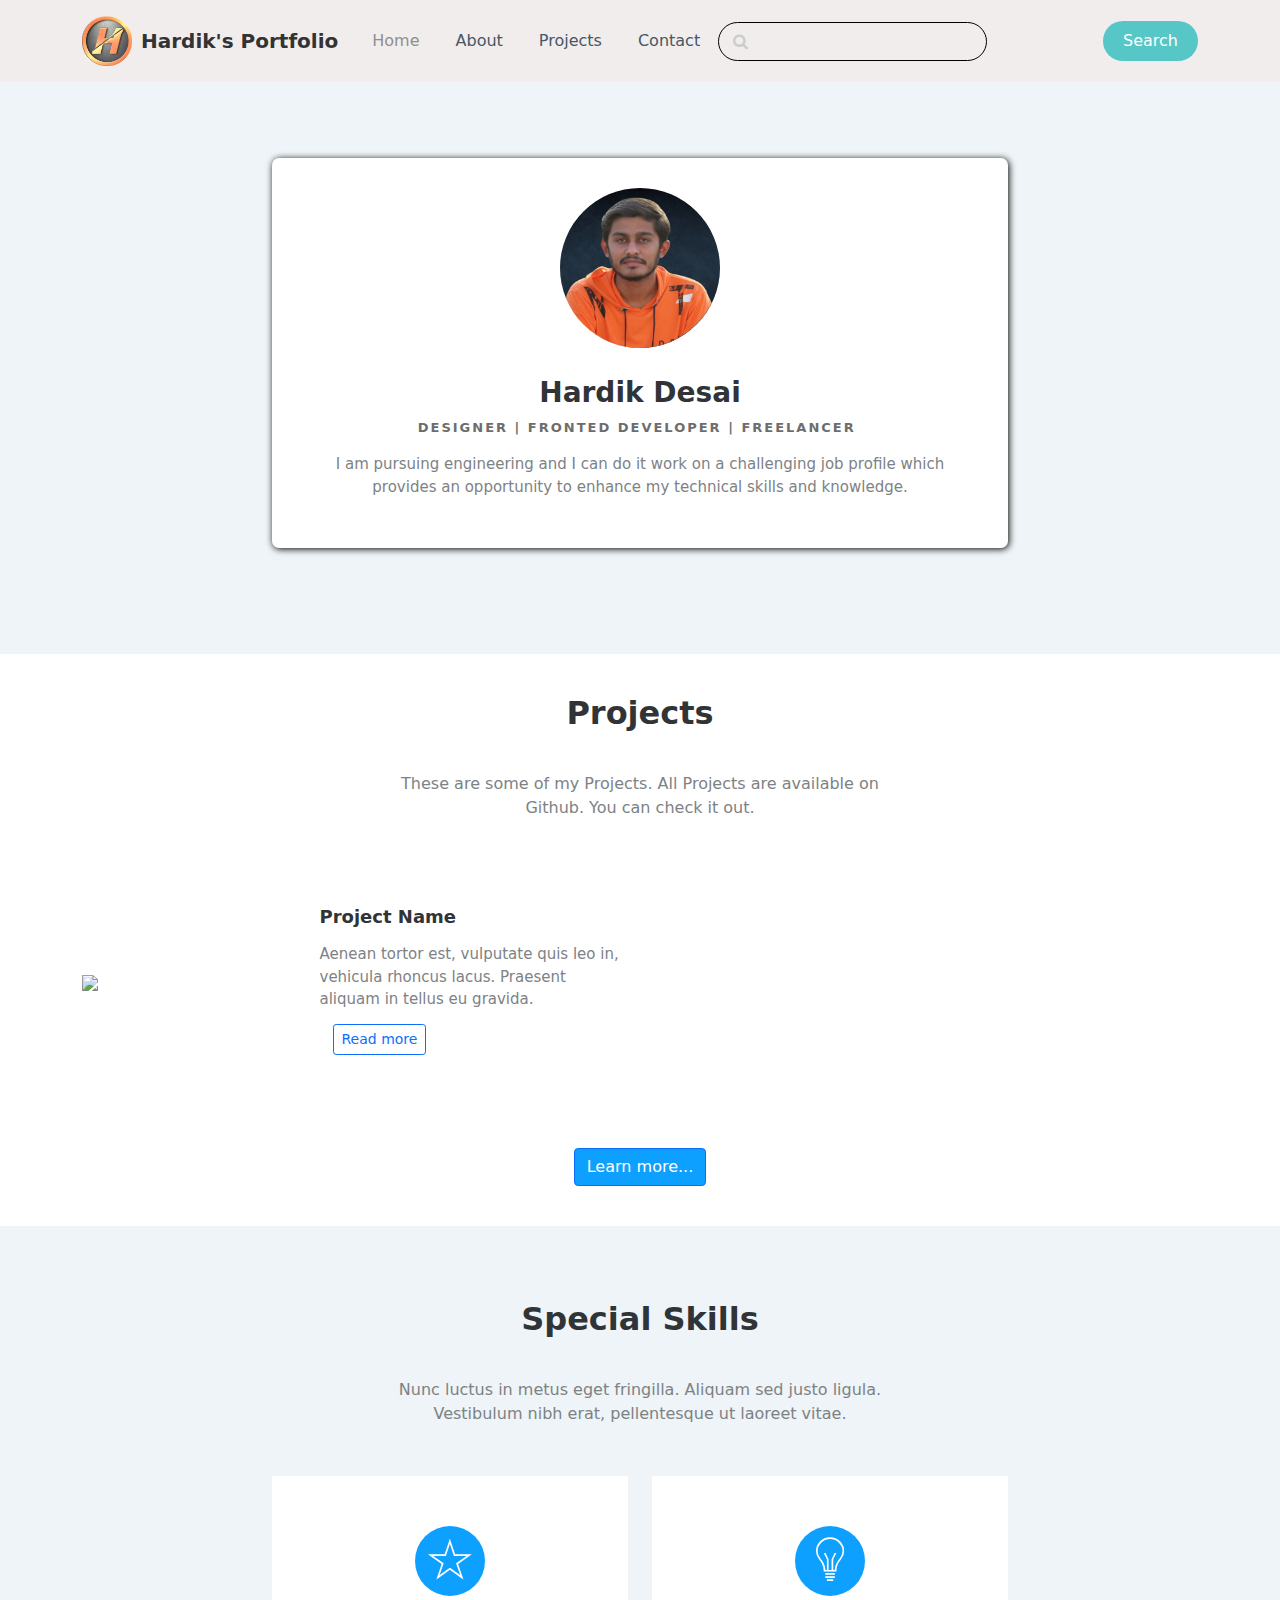
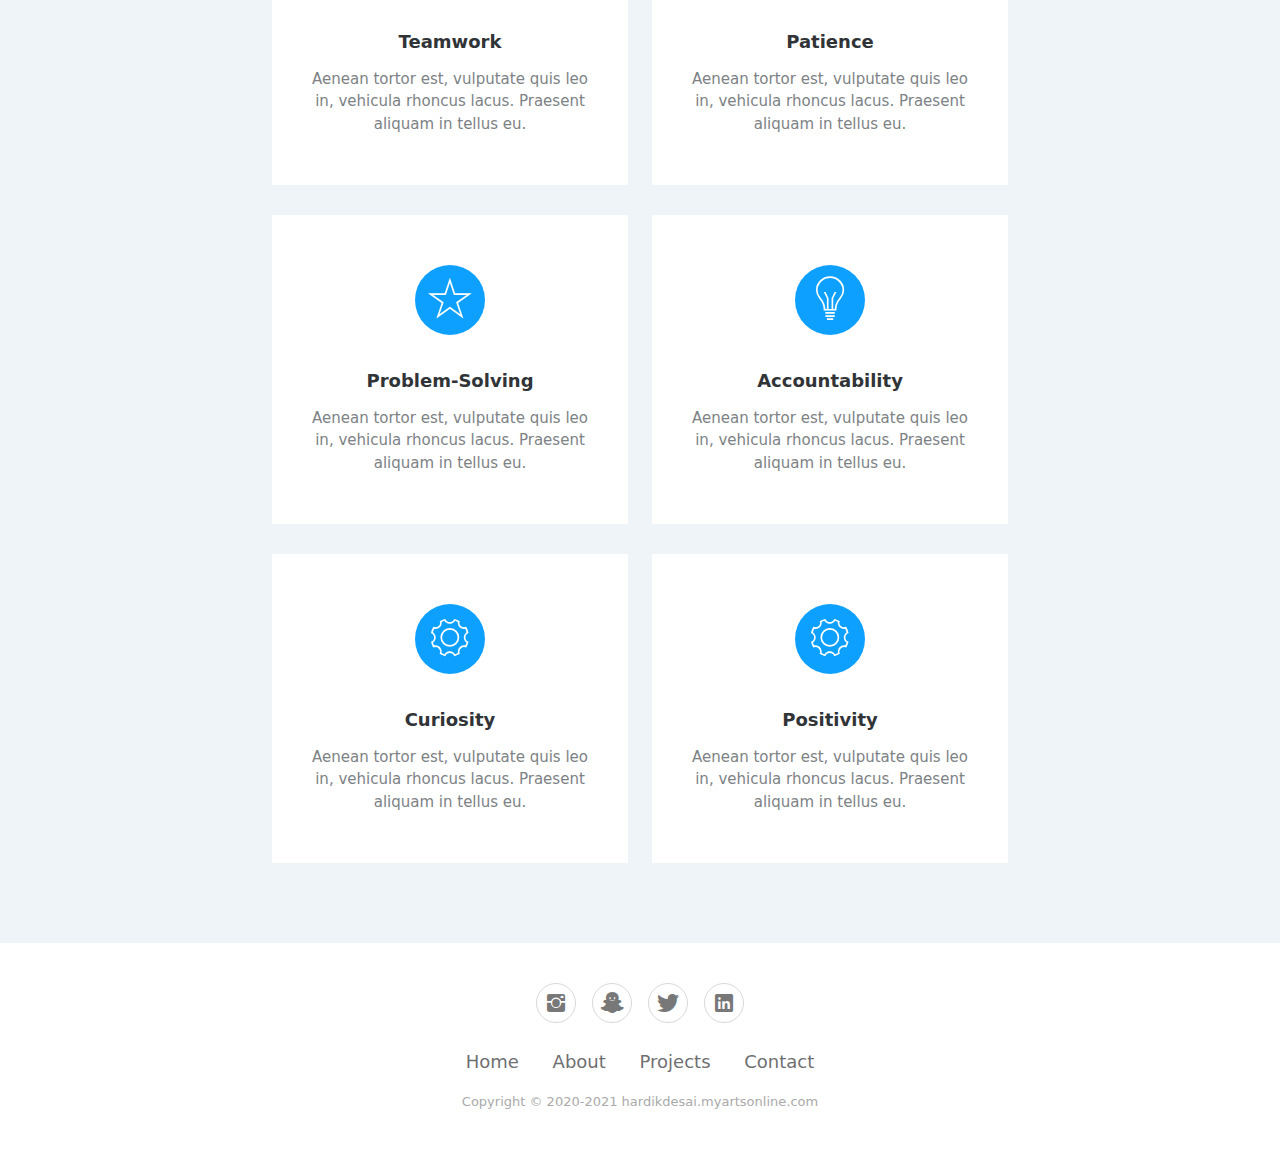
==== index.html @ eda0c622 "Add images" ====
<!DOCTYPE html>
<html lang="en">

<head>
    <meta charset="utf-8" />
    <meta name="viewport" content="width=device-width, initial-scale=1.0, shrink-to-fit=no" />
    <title>Hardik Desai</title>
    <link rel="icon" href="assets/img/Favicon.png" type="image/x-icon" />
    <link rel="stylesheet" href="assets/bootstrap/css/bootstrap.min.css" />
    <link rel="stylesheet" href="https://fonts.googleapis.com/css?family=Source+Sans+Pro:300,400,700" />
    <link rel="stylesheet" href="assets/fonts/font-awesome.min.css" />
    <link rel="stylesheet" href="assets/fonts/ionicons.min.css" />
    <link rel="stylesheet" href="assets/css/Features-Boxed.css" />
    <link rel="stylesheet" href="assets/css/Footer-Basic.css" />
    <link rel="stylesheet" href="assets/css/Header-Blue.css" />
    <link rel="stylesheet" href="https://cdnjs.cloudflare.com/ajax/libs/animate.css/3.5.2/animate.min.css" />
    <link rel="stylesheet" href="https://cdnjs.cloudflare.com/ajax/libs/aos/2.3.4/aos.css" />
    <link rel="stylesheet" href="assets/css/Navigation-with-Search.css" />
    <link rel="stylesheet" href="assets/css/Projects-Clean-1.css" />
    <link rel="stylesheet" href="assets/css/Projects-Clean.css" />
    <link rel="stylesheet" href="assets/css/Projects-Horizontal.css" />
    <link rel="stylesheet" href="assets/css/Registration-Form-with-Photo.css" />
    <link rel="stylesheet" href="assets/css/Social-Icons.css" />
    <link rel="stylesheet" href="assets/css/styles.css" />
    <link rel="stylesheet" href="assets/css/Team-Boxed.css" />
</head>

<body>
    <nav class="navbar navbar-light navbar-expand-lg navigation-clean-search">
        <div class="container">
            <img class="navlogo" src="assets/img/Hardik4u%20(4).png" /><a class="navbar-brand"
                href="index.html">Hardik's Portfolio</a><button data-bs-toggle="collapse" class="navbar-toggler"
                data-bs-target="#navcol-1">
                <span class="visually-hidden">Toggle navigation</span><span class="navbar-toggler-icon"></span>
            </button>
            <div class="collapse navbar-collapse" id="navcol-1">
                <ul class="navbar-nav">
                    <li class="nav-item">
                        <a class="nav-link active" href="index.html">Home</a>
                    </li>
                    <li class="nav-item">
                        <a class="nav-link" href="About.html">About</a>
                    </li>
                    <li class="nav-item">
                        <a class="nav-link" href="Projects.html">Projects</a>
                    </li>
                    <li class="nav-item">
                        <a class="nav-link" href="Contact.html">Contact</a>
                    </li>
                </ul>
                <form class="me-auto search-form" target="_self">
                    <div class="d-flex align-items-center">
                        <label class="form-label d-flex mb-0" for="search-field"><i
                                class="fa fa-search"></i></label><input class="form-control search-field" type="search"
                            id="search-field" name="search" />
                    </div>
                </form>
                <a class="btn btn-light action-button" role="button" href="#">Search</a>
            </div>
        </div>
    </nav>
    <section class="team-boxed">
        <div class="container">
            <div class="intro"></div>
            <div class="row people">
                <div class="
              col-md-8 col-lg-8 col-xxl-6
              offset-md-2 offset-lg-2 offset-xxl-3
              item">
                    <div data-bss-hover-animate="pulse" id="boxshadow" class="box">
                        <img class="rounded-circle" src="assets/img/Admin.png" />
                        <h3 class="name">Hardik Desai</h3>
                        <div>
                            <p class="title">DESIGNER | FRONTED DEVELOPER | FREELANCER&nbsp;</p>
                        </div>
                        <p class="description">
                            I am pursuing engineering and I can do it work on a challenging job profile which provides
                            an opportunity to enhance my technical skills and knowledge.
                        </p>
                    </div>
                </div>
            </div>
        </div>
    </section>
    <section class="projects-horizontal">
        <div class="container">
            <div class="intro">
                <h2 class="text-center">Projects</h2>
                <p class="text-center">
                    These are some of my Projects. All Projects are available on Github. You can check it out.
                </p>
            </div>
            <div class="row projects">
                <!-- Project box start here -->
                <div class="col-sm-6 item">
                    <div class="row homepageProjects">
                        <div class="col-md-12 col-lg-5">
                            <a href="#"><img class="imgThumbnail img-fluid" data-aos="fade" data-aos-duration="1700" src="assets/img/thumbnails/guess-the-color-game.png" /></a>
                        </div>
                        <div class="col">
                            <h3 class="name">Project Name</h3>
                            <p class="description">
                                Aenean tortor est, vulputate quis leo in, vehicula rhoncus
                                lacus. Praesent aliquam in tellus eu gravida.
                            </p>
                            <a href="" target="_blank"><button type="button" class="readBtn btn btn-outline-primary btn-sm">Read more</button></a>
                        </div>
                    </div>
                </div>
                <!-- Project box ends here -->
            </div>
            <div id="dadbtn">
                <a class="text-decoration-none" href="Projects.html"><button class="btn btn-primary" id="btn1"
                        type="button">
                        Learn more...
                    </button></a>
            </div>
        </div>
    </section>
    <section class="features-boxed">
        <div class="container">
            <div class="intro">
                <h2 class="text-center">Special Skills</h2>
                <p class="text-center">
                    Nunc luctus in metus eget fringilla. Aliquam sed justo ligula.
                    Vestibulum nibh erat, pellentesque ut laoreet vitae.
                </p>
            </div>
            <div class="row justify-content-center features">
                <div class="col-sm-6 col-md-5 col-lg-4 item">
                    <div class="box">
                        <i class="fa fa-map-marker icon ion-ios-star-outline" data-aos="zoom-in"
                            data-aos-duration="1000"></i>
                        <h3 class="name">Teamwork<br /></h3>
                        <p class="description">
                            Aenean tortor est, vulputate quis leo in, vehicula rhoncus
                            lacus. Praesent aliquam in tellus eu.
                        </p>
                    </div>
                    <div class="box">
                        <i class="fa fa-map-marker icon ion-ios-star-outline" data-aos="zoom-in"
                            data-aos-duration="1000"></i>
                        <h3 class="name">Problem-Solving<br /></h3>
                        <p class="description">
                            Aenean tortor est, vulputate quis leo in, vehicula rhoncus
                            lacus. Praesent aliquam in tellus eu.
                        </p>
                    </div>
                    <div class="box">
                        <i class="fa fa-list-alt icon ion-ios-gear-outline" data-aos="zoom-in"
                            data-aos-duration="1000"></i>
                        <h3 class="name">Curiosity<br /></h3>
                        <p class="description">
                            Aenean tortor est, vulputate quis leo in, vehicula rhoncus
                            lacus. Praesent aliquam in tellus eu.
                        </p>
                    </div>
                </div>
                <div class="col-sm-6 col-md-5 col-lg-4 item">
                    <div class="box">
                        <i class="fa fa-clock-o icon ion-ios-lightbulb-outline" data-aos="zoom-in"
                            data-aos-duration="1000"></i>
                        <h3 class="name">Patience<br /></h3>
                        <p class="description">
                            Aenean tortor est, vulputate quis leo in, vehicula rhoncus
                            lacus. Praesent aliquam in tellus eu.
                        </p>
                    </div>
                    <div class="box">
                        <i class="fa fa-clock-o icon ion-ios-lightbulb-outline" data-aos="zoom-in"
                            data-aos-duration="1000"></i>
                        <h3 class="name">Accountability<br /></h3>
                        <p class="description">
                            Aenean tortor est, vulputate quis leo in, vehicula rhoncus
                            lacus. Praesent aliquam in tellus eu.
                        </p>
                    </div>
                    <div class="box">
                        <i class="fa fa-list-alt icon ion-ios-gear-outline" data-aos="zoom-in"
                            data-aos-duration="1000"></i>
                        <h3 class="name">Positivity<br /></h3>
                        <p class="description">
                            Aenean tortor est, vulputate quis leo in, vehicula rhoncus
                            lacus. Praesent aliquam in tellus eu.
                        </p>
                    </div>
                </div>
            </div>
        </div>
    </section>
    <footer class="footer-basic">
        <div class="social">
            <a data-bss-hover-animate="tada" href="#"><i class="icon ion-social-instagram"></i></a><a
                data-bss-hover-animate="tada" href="#"><i class="icon ion-social-snapchat"></i></a><a
                data-bss-hover-animate="tada" href="#"><i class="icon ion-social-twitter"></i></a><a
                data-bss-hover-animate="tada" href="#"><i
                    class="icon ion-social-facebook icon ion-social-linkedin"></i></a>
        </div>
        <ul class="list-inline">
            <li class="list-inline-item"><a href="index.html">Home</a></li>
            <li class="list-inline-item"><a href="About.html">About</a></li>
            <li class="list-inline-item"><a href="Projects.html">Projects</a></li>
            <li class="list-inline-item"><a href="Contact.html">Contact</a></li>
        </ul>
        <p class="copyright">
            Copyright © 2020-2021 hardikdesai.myartsonline.com<br />
        </p>
    </footer>
    <script src="assets/bootstrap/js/bootstrap.min.js"></script>
    <script src="assets/js/bs-init.js"></script>
    <script src="https://cdnjs.cloudflare.com/ajax/libs/aos/2.3.4/aos.js"></script>
</body>

</html>
---- assets/css/Features-Boxed.css ----
.features-boxed {
  color: #313437;
  background-color: #eef4f7;
}

.features-boxed p {
  color: #7d8285;
}

.features-boxed h2 {
  font-weight: bold;
  margin-bottom: 40px;
  padding-top: 74px;
  color: inherit;
}

@media (max-width:767px) {
  .features-boxed h2 {
    margin-bottom: 25px;
    padding-top: 25px;
    font-size: 24px;
  }
}

.features-boxed .intro {
  font-size: 16px;
  max-width: 500px;
  margin: 0 auto;
}

.features-boxed .intro p {
  margin-bottom: 0;
}

.features-boxed .features {
  padding: 50px 0;
}

.features-boxed .item {
  text-align: center;
}

.features-boxed .item .box {
  text-align: center;
  padding: 30px;
  background-color: #fff;
  margin-bottom: 30px;
}

.features-boxed .item .icon {
  font-size: 60px;
  color: #1485ee;
  margin-top: 20px;
  margin-bottom: 35px;
  background-color: #0ea0ff;
  color: #fff;
  text-align: center;
  font-size: 50px;
  background-color: #0ea0ff;
  color: #fff;
  height: 70px;
  width: 70px;
  line-height: 69px;
  display: inline-block;
  border-radius: 50%;
}

.features-boxed .item .name {
  font-weight: bold;
  font-size: 18px;
  margin-bottom: 8px;
  margin-top: 0;
  color: inherit;
}

.features-boxed .item .description {
  font-size: 15px;
  margin-top: 15px;
  margin-bottom: 20px;
}

#btn1 {
  display: block;
  /*justify-content: center;*/
  /*align-items: center;*/
  /*margin-bottom: 30px;*/
  /*margin-left: 26rem;*/
  margin: auto;
  background-color: #0ea0ff;
}

#dadbtn {
  margin: 40px 56px;
}

#boxshadow {
  box-shadow: 33 33 33 black;
  box-shadow: 1px 1px 7px black;
  /*transition: all;*/
  /*transition-duration: 5s;*/
  border-radius: 7px;
}

.navlogo {
  height: 50px;
  margin: 0px 9px 0px 0px;
}

.innerpad {
  padding: 6px 1px;
  font-size: 18px;
}

.barfontsize {
  font-size: 20px;
}

.headfontsize {
  font-size: 33px;
}
---- assets/css/Footer-Basic.css ----
.footer-basic {
  padding: 40px 0;
  background-color: #ffffff;
  color: #4b4c4d;
}

.footer-basic ul {
  padding: 0;
  list-style: none;
  text-align: center;
  font-size: 18px;
  line-height: 1.6;
  margin-bottom: 0;
}

.footer-basic li {
  padding: 0 10px;
}

.footer-basic ul a {
  color: inherit;
  text-decoration: none;
  opacity: 0.8;
}

.footer-basic ul a:hover {
  opacity: 1;
}

.footer-basic .social {
  text-align: center;
  padding-bottom: 25px;
}

.footer-basic .social > a {
  font-size: 24px;
  width: 40px;
  height: 40px;
  line-height: 40px;
  display: inline-block;
  text-align: center;
  border-radius: 50%;
  border: 1px solid #ccc;
  margin: 0 8px;
  color: inherit;
  opacity: 0.75;
}

.footer-basic .social > a:hover {
  opacity: 0.9;
}

.footer-basic .copyright {
  margin-top: 15px;
  text-align: center;
  font-size: 13px;
  color: #aaa;
  margin-bottom: 0;
}
---- assets/css/Header-Blue.css ----
.header-blue {
  background: linear-gradient(135deg, #172a74, #21a9af);
  background-color: #184e8e;
  padding-bottom: 80px;
  font-family: 'Source Sans Pro', sans-serif;
}

@media (min-width:768px) {
  .header-blue {
    padding-bottom: 120px;
  }
}

.header-blue .navbar {
  background: transparent;
  padding-top: .75rem;
  padding-bottom: .75rem;
  color: #fff;
  border-radius: 0;
  box-shadow: none;
  border: none;
}

@media (min-width:768px) {
  .header-blue .navbar {
    padding-top: 1rem;
    padding-bottom: 1rem;
  }
}

.header-blue .navbar .navbar-brand {
  font-weight: bold;
  color: inherit;
}

.header-blue .navbar .navbar-brand:hover {
  color: #f0f0f0;
}

.header-blue .navbar .navbar-collapse {
  border-top: 1px solid rgba(255,255,255,0.3);
  margin-top: .5rem;
}

@media (min-width:768px) {
  .header-blue .navbar .navbar-collapse {
    border-color: transparent;
    margin: 0;
  }
}

.header-blue .navbar .navbar-collapse span .login {
  color: #d9d9d9;
  margin-right: .5rem;
  text-decoration: none;
}

.header-blue .navbar .navbar-collapse span .login:hover {
  color: #fff;
}

.header-blue .navbar .navbar-toggler {
  border-color: rgba(255,255,255,0.3);
}

.header-blue .navbar .navbar-toggler:hover, .header-blue .navbar-toggler:focus {
  background: none;
}

@media (min-width: 768px) {
  .header-blue .navbar-nav .nav-link {
    padding-left: .7rem;
    padding-right: .7rem;
  }
}

@media (min-width: 992px) {
  .header-blue .navbar-nav .nav-link {
    padding-left: 1.2rem;
    padding-right: 1.2rem;
  }
}

.header-blue .navbar .navbar-nav > li > .dropdown-menu {
  margin-top: -5px;
  box-shadow: 0 4px 8px rgba(0,0,0,.1);
  background-color: #fff;
  border-radius: 2px;
}

.header-blue .navbar .dropdown-menu .dropdown-item:focus, .header-blue .navbar .dropdown-menu .dropdown-item {
  line-height: 2;
  color: #37434d;
}

.header-blue .navbar .dropdown-menu .dropdown-item:focus, .header-blue .navbar .dropdown-menu .dropdown-item:hover {
  background: #ebeff1;
}

.header-blue .action-button, .header-blue .action-button:not(.disabled):active {
  border: 1px solid rgba(255,255,255,0.7);
  border-radius: 40px;
  color: #ebeff1;
  box-shadow: none;
  text-shadow: none;
  padding: .3rem .8rem;
  background: transparent;
  transition: background-color 0.25s;
  outline: none;
}

.header-blue .action-button:hover {
  color: #fff;
}

.header-blue .navbar form label {
  color: #d9d9d9;
}

.header-blue .navbar form .search-field {
  display: inline-block;
  width: 80%;
  background: none;
  border: none;
  border-bottom: 1px solid transparent;
  border-radius: 0;
  color: #ccc;
  box-shadow: none;
  color: inherit;
  transition: border-bottom-color 0.3s;
}

.header-blue .navbar form .search-field:focus {
  border-bottom: 1px solid #ccc;
}

.header-blue .hero {
  margin-top: 20px;
  text-align: center;
}

@media (min-width:768px) {
  .header-blue .hero {
    margin-top: 60px;
    text-align: left;
  }
}

.header-blue .hero h1 {
  color: #fff;
  font-size: 40px;
  margin-top: 0;
  margin-bottom: 15px;
  font-weight: 300;
  line-height: 1.4;
}

@media (min-width:992px) {
  .header-blue .hero h1 {
    margin-top: 190px;
    margin-bottom: 24px;
    line-height: 1.2;
  }
}

.header-blue .hero p {
  color: rgba(255,255,255,0.8);
  font-size: 20px;
  margin-bottom: 30px;
  font-weight: 300;
}

.header-blue .phone-holder {
  text-align: right;
}

.header-blue div.phone-mockup {
  position: relative;
  max-width: 300px;
  margin: 20px;
  display: inline-block;
  z-index: 1;
}

.header-blue .phone-mockup img.device {
  width: 100%;
  height: auto;
}

.header-blue .phone-mockup .screen {
  position: absolute;
  width: 94%;
  height: 98%;
  top: 1%;
  left: 3%;
  border: 1px solid #444;
  border-radius: 20px;
  background-color: #aaa;
  overflow: hidden;
  background: url(../../assets/img/screen-content-phone.jpg);
  background-size: cover;
  background-position: center;
  z-index: -1;
}

.header-blue .phone-mockup .screen:before {
  content: '';
  background-color: #fff;
  position: absolute;
  width: 70%;
  height: 140%;
  top: -12%;
  right: -60%;
  transform: rotate(-19deg);
  opacity: 0.2;
}
---- assets/css/Navigation-with-Search.css ----
.navigation-clean-search {
  background: #fff;
  padding-top: .75rem;
  padding-bottom: .75rem;
  color: #333;
  border-radius: 0;
  box-shadow: none;
  border: none;
  margin-bottom: 0;
}

@media (min-width:768px) {
  .navigation-clean-search {
    padding-top: 1rem;
    padding-bottom: 1rem;
  }
}

.navigation-clean-search .navbar-brand {
  font-weight: bold;
  color: inherit;
}

.navigation-clean-search .navbar-brand:hover {
  color: #222;
}

.navigation-clean-search .navbar-toggler {
  border-color: #ddd;
}

.navigation-clean-search .navbar-toggler:hover, .navigation-clean-search .navbar-toggler:focus {
  background: none;
}

.navigation-clean-search .navbar-toggler {
  color: #888;
}

.navigation-clean-search .navbar-collapse, .navigation-clean-search .search-form {
  border-top-color: #ddd;
}

.navigation-clean-search .navbar-nav a.active, .navigation-clean-search .navbar-nav > .show > a {
  background: none;
  box-shadow: none;
}

.navigation-clean-search.navbar-light .navbar-nav a.active, .navigation-clean-search.navbar-light .navbar-nav a.active:focus, .navigation-clean-search.navbar-light .navbar-nav a.active:hover {
  color: #8f8f8f;
  box-shadow: none;
  background: none;
  pointer-events: none;
}

.navigation-clean-search.navbar .navbar-nav .nav-link {
  padding-left: 18px;
  padding-right: 18px;
}

.navigation-clean-search.navbar-light .navbar-nav .nav-link {
  color: #465765;
}

.navigation-clean-search.navbar-light .navbar-nav .nav-link:focus, .navigation-clean-search.navbar-light .navbar-nav .nav-link:hover {
  color: #37434d !important;
  background-color: transparent;
}

.navigation-clean-search .action-button, .navigation-clean-button .action-button:active {
  background: #56c6c6;
  border-radius: 20px;
  font-size: inherit;
  color: #fff !important;
  box-shadow: none;
  border: none;
  text-shadow: none;
  padding: 8px 20px;
  transition: background-color 0.25s;
}

.navigation-clean-search .action-button:hover, .navigation-clean-search .action-button:focus {
  background: #66d7d7;
  background-color: #184e8e;
}

.navigation-clean-search .search-form label {
  color: #ccc;
}

.navigation-clean-search .search-form .search-field {
  background: none;
  border: none;
  border-bottom: 1px solid transparent;
  border-radius: 0;
  color: #ccc;
  box-shadow: none;
  color: inherit;
  transition: border-bottom-color 0.3s;
}

@media (max-width:767px) {
  .navigation-clean-search .search-form .search-field {
    display: inline-block;
    width: 80%;
  }
}

.navigation-clean-search .search-form .search-field:focus {
  border-bottom: 1px solid #ccc;
}
---- assets/css/Projects-Clean-1.css ----
.projects-clean {
  color: #313437;
  background-color: #fff;
}

.projects-clean p {
  color: #7d8285;
}

.projects-clean h2 {
  font-weight: bold;
  margin-bottom: 40px;
  padding-top: 40px;
  color: inherit;
}

@media (max-width:767px) {
  .projects-clean h2 {
    margin-bottom: 25px;
    padding-top: 25px;
    font-size: 24px;
  }
}

.projects-clean .intro {
  font-size: 16px;
  max-width: 500px;
  margin: 0 auto;
}

.projects-clean .intro p {
  margin-bottom: 0;
}

.projects-clean .projects {
  padding-bottom: 40px;
}

.projects-clean .item {
  text-align: center;
  padding-top: 50px;
  min-height: 425px;
}

.projects-clean .item .name {
  font-weight: bold;
  margin-top: 28px;
  margin-bottom: 8px;
  color: inherit;
}

.projects-clean .item .description {
  font-size: 15px;
  margin-top: 15px;
  margin-bottom: 0;
}
---- assets/css/Projects-Clean.css ----
.projects-clean {
  color: #313437;
  background-color: #fff;
}

.projects-clean p {
  color: #7d8285;
}

.projects-clean h2 {
  font-weight: bold;
  margin-bottom: 40px;
  padding-top: 40px;
  color: inherit;
}

@media (max-width:767px) {
  .projects-clean h2 {
    margin-bottom: 25px;
    padding-top: 25px;
    font-size: 24px;
  }
}

.projects-clean .intro {
  font-size: 16px;
  max-width: 500px;
  margin: 0 auto;
}

.projects-clean .intro p {
  margin-bottom: 0;
}

.projects-clean .projects {
  padding-bottom: 40px;
}

.projects-clean .item {
  text-align: center;
  padding-top: 50px;
  min-height: 425px;
}

.projects-clean .item .name {
  font-weight: bold;
  margin-top: 28px;
  margin-bottom: 8px;
  color: inherit;
}

.projects-clean .item .description {
  font-size: 15px;
  margin-top: 15px;
}
---- assets/css/Projects-Horizontal.css ----
.projects-horizontal {
  color: #313437;
  background-color: #fff;
}

.projects-horizontal p {
  color: #7d8285;
}

.projects-horizontal h2 {
  font-weight: bold;
  margin-bottom: 40px;
  padding-top: 40px;
  color: inherit;
}

@media (max-width:767px) {
  .projects-horizontal h2 {
    margin-bottom: 25px;
    padding-top: 25px;
    font-size: 24px;
  }
}

.projects-horizontal .intro {
  font-size: 16px;
  max-width: 500px;
  margin: 0 auto 10px;
}

.projects-horizontal .projects {
  padding-bottom: 40px;
}

.projects-horizontal .item {
  padding-top: 60px;
  min-height: 160px;
}

@media (max-width:767px) {
  .projects-horizontal .item {
    padding-top: 40px;
    min-height: 160px;
  }
}

.projects-horizontal .item .name {
  font-size: 18px;
  font-weight: bold;
  margin-top: 10px;
  margin-bottom: 15px;
  color: inherit;
}

@media (max-width:991px) {
  .projects-horizontal .item .name {
    margin-top: 22px;
  }
}

.projects-horizontal .item .description {
  font-size: 15px;
  margin-bottom: 0;
}
---- assets/css/Registration-Form-with-Photo.css ----
.register-photo {
  background: #f1f7fc;
  padding: 80px 0;
}

.register-photo .image-holder {
  display: table-cell;
  width: auto;
  background: url(../../assets/img/meeting.jpg);
  background-size: cover;
}

.register-photo .form-container {
  display: table;
  max-width: 900px;
  width: 90%;
  margin: 0 auto;
  box-shadow: 1px 1px 5px rgba(0,0,0,0.1);
}

.register-photo form {
  display: table-cell;
  width: 400px;
  background-color: #ffffff;
  padding: 40px 60px;
  color: #505e6c;
}

@media (max-width:991px) {
  .register-photo form {
    padding: 40px;
  }
}

.register-photo form h2 {
  font-size: 24px;
  line-height: 1.5;
  margin-bottom: 30px;
}

.register-photo form .form-control {
  background: #f7f9fc;
  border: none;
  border-bottom: 1px solid #dfe7f1;
  border-radius: 0;
  box-shadow: none;
  outline: none;
  color: inherit;
  text-indent: 6px;
  height: 40px;
}

.register-photo form .form-check {
  font-size: 13px;
  line-height: 20px;
}

.register-photo form .btn-primary {
  background: #f4476b;
  border: none;
  border-radius: 4px;
  padding: 11px;
  box-shadow: none;
  margin-top: 35px;
  text-shadow: none;
  outline: none !important;
}

.register-photo form .btn-primary:hover, .register-photo form .btn-primary:active {
  background: #eb3b60;
}

.register-photo form .btn-primary:active {
  transform: translateY(1px);
}

.register-photo form .already {
  display: block;
  text-align: center;
  font-size: 12px;
  color: #6f7a85;
  opacity: 0.9;
  text-decoration: none;
}
---- assets/css/Social-Icons.css ----
.social-icons {
  color: #313437;
  background-color: #fff;
  text-align: center;
  padding: 70px 0;
}

@media (max-width:767px) {
  .social-icons {
    padding: 50px 0;
  }
}

.social-icons i {
  font-size: 32px;
  display: inline-block;
  color: #757980;
  margin: 0 10px;
  width: 60px;
  height: 60px;
  border: 1px solid #c8ced7;
  text-align: center;
  border-radius: 50%;
  line-height: 60px;
}
---- assets/css/styles.css ----
p {
  margin-top: 0;
  margin-bottom: 1rem;
  font-weight: 400;
}

nav {
  background-color: #f1eded !important;
}

form {
  border: 1px solid black !important;
  border-radius: 30px;
  padding: 0px 14px;
}

.h1,
h1 {
  font-size: calc(1.375rem + 1.5vw);
  text-align: center;
  margin: 20px 20px;
  /*text-decoration: underline;*/
}

a {
  color: #0d6efd;
  /*text-decoration: underline;*/
}

.shadow {
  box-shadow: 0 .5rem 1rem rgba(0, 0, 0, .15) !important;
  margin-top: 27px;
}

.navlogo {
  height: 50px;
  margin: 0px 9px 0px 0px;
}

.readBtn {
  margin: 13px;
}

.imgThumbnail {
  height: 250px;
}

.homepageProjects {
  /* border: 1px solid black; */
  align-items: center;
}

.langIcon {
  height: 2%;
}
---- assets/css/Team-Boxed.css ----
.team-boxed {
  color: #313437;
  background-color: #eef4f7;
}

.team-boxed p {
  color: #7d8285;
}

.team-boxed h2 {
  font-weight: bold;
  margin-top: 15px;
  padding-top: 40px;
  color: inherit;
}

@media (max-width:767px) {
  .team-boxed h2 {
    margin-bottom: 25px;
    padding-top: 25px;
    font-size: 24px;
  }
}

.team-boxed .intro {
  font-size: 16px;
  max-width: 500px;
  margin: 0 auto;
}

.team-boxed .intro p {
  margin-bottom: 0;
}

.team-boxed .people {
  padding: 76px 0;
}

.team-boxed .item {
  text-align: center;
}

.team-boxed .item .box {
  text-align: center;
  padding: 30px;
  background-color: #fff;
  margin-bottom: 30px;
}

.team-boxed .item .name {
  font-weight: bold;
  margin-top: 28px;
  margin-bottom: 8px;
  color: inherit;
}

.team-boxed .item .title {
  text-transform: uppercase;
  font-weight: bold;
  color: #6d6d6d;
  letter-spacing: 2px;
  font-size: 13px;
}

.team-boxed .item .description {
  font-size: 15px;
  margin-top: 15px;
  margin-bottom: 20px;
}

.team-boxed .item img {
  max-width: 160px;
  /*height: 75px;*/
}

.team-boxed .social {
  font-size: 18px;
  color: #a2a8ae;
}

.team-boxed .social a {
  color: inherit;
  margin: 0 10px;
  display: inline-block;
  opacity: 0.7;
}

.team-boxed .social a:hover {
  opacity: 1;
}

.rounded-circle {
  border-radius: 50%!important;
}
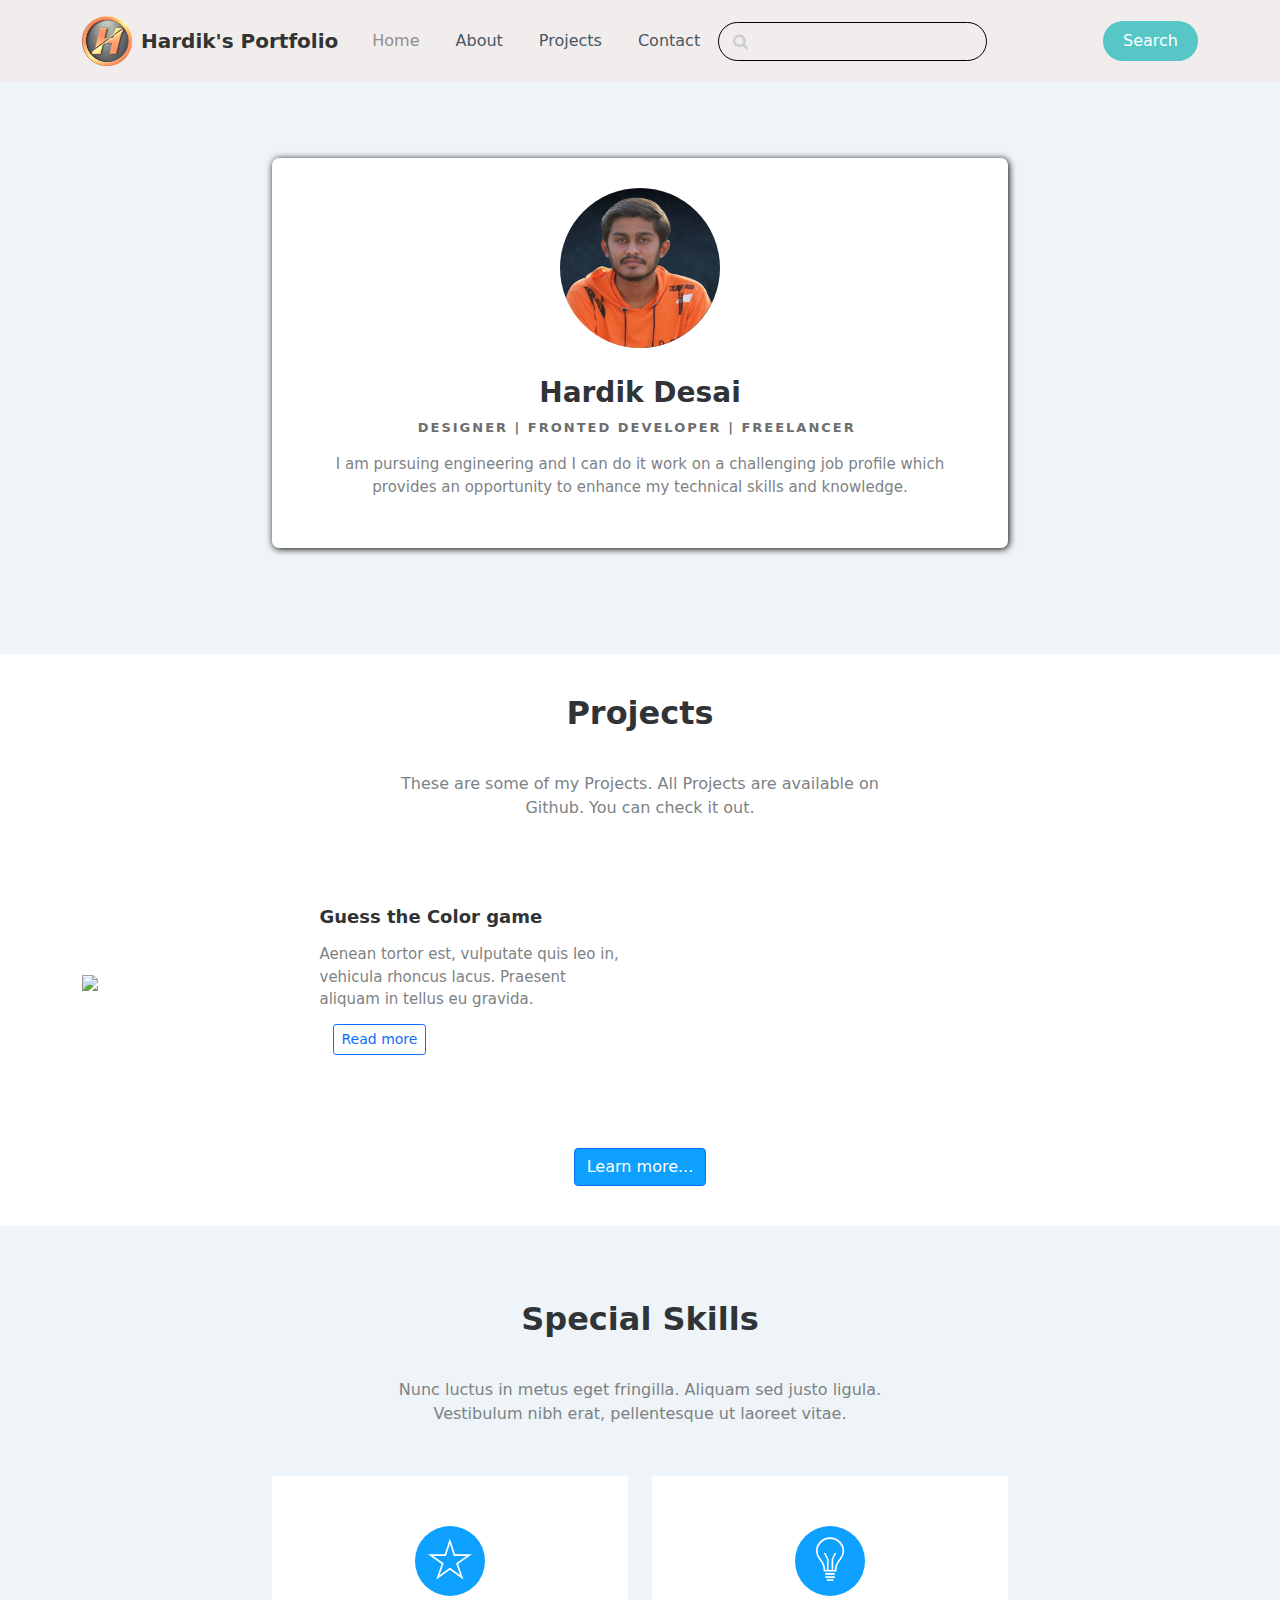
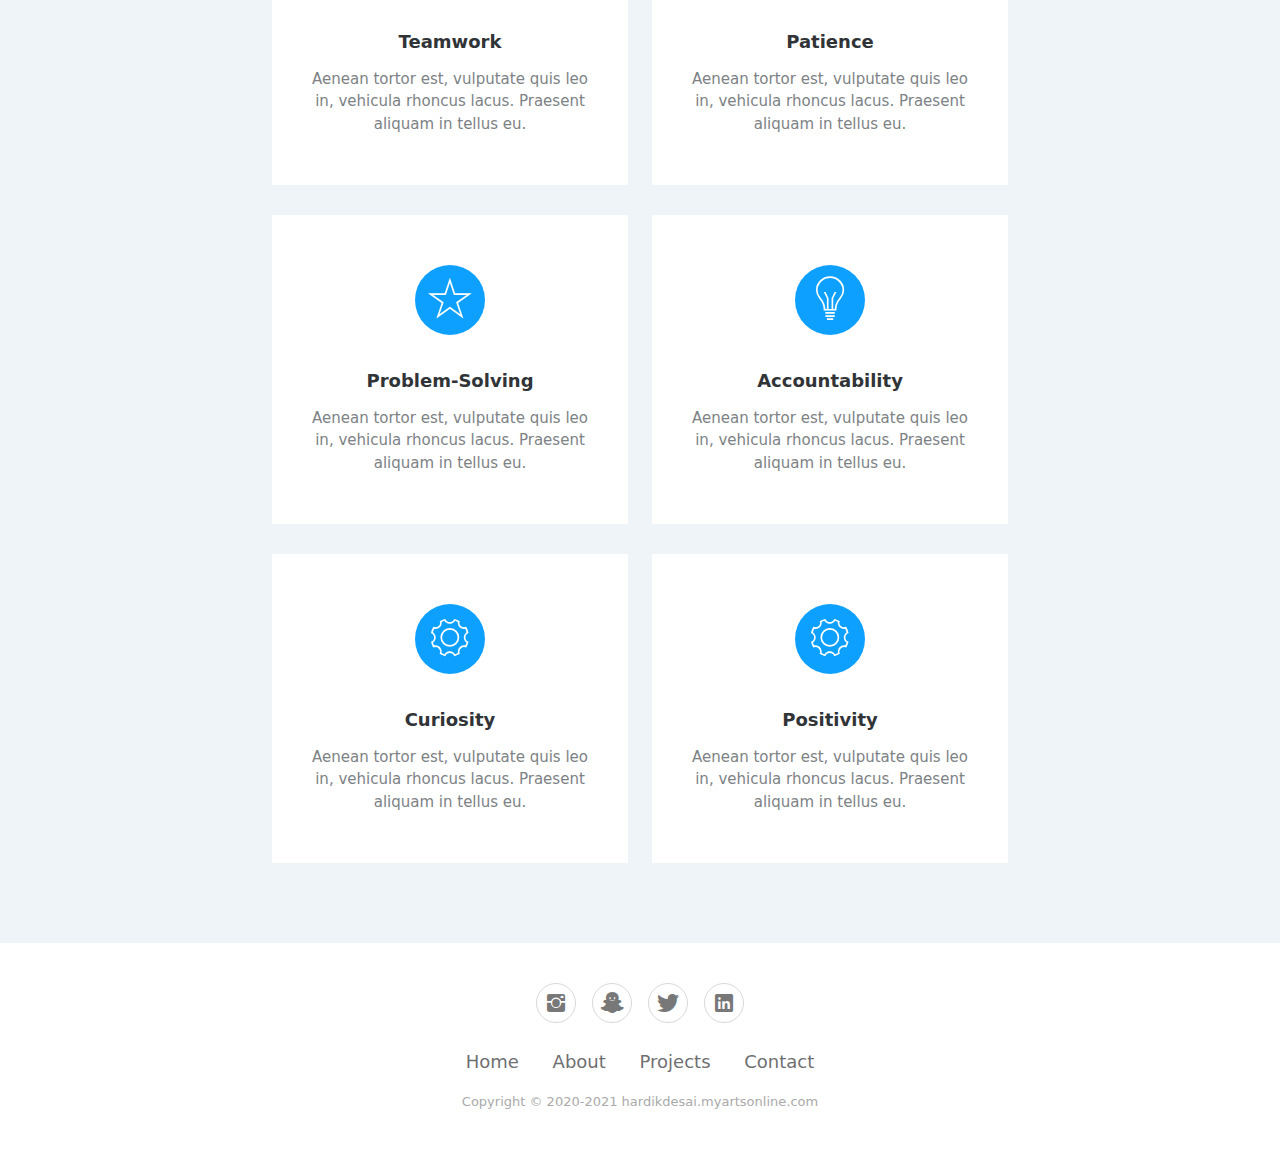
==== commit 240eecbe: "Modify JSON" ====
--- a/index.html
+++ b/index.html
@@ -98,12 +98,12 @@
                             <a href="#"><img class="imgThumbnail img-fluid" data-aos="fade" data-aos-duration="1700" src="assets/img/thumbnails/guess-the-color-game.png" /></a>
                         </div>
                         <div class="col">
-                            <h3 class="name">Project Name</h3>
+                            <h3 class="name">Guess the Color game</h3>
                             <p class="description">
                                 Aenean tortor est, vulputate quis leo in, vehicula rhoncus
                                 lacus. Praesent aliquam in tellus eu gravida.
                             </p>
-                            <a href="" target="_blank"><button type="button" class="readBtn btn btn-outline-primary btn-sm">Read more</button></a>
+                            <a  href="/Contact.html" target="_blank"><button type="button" class="readBtn btn btn-outline-primary btn-sm">Read more</button></a>
                         </div>
                     </div>
                 </div>
--- a/assets/css/styles.css
+++ b/assets/css/styles.css
@@ -50,6 +50,6 @@
   align-items: center;
 }
 
-.langIcon {
-  height: 2%;
+.langBadge{
+  margin: 3px 2px;
 }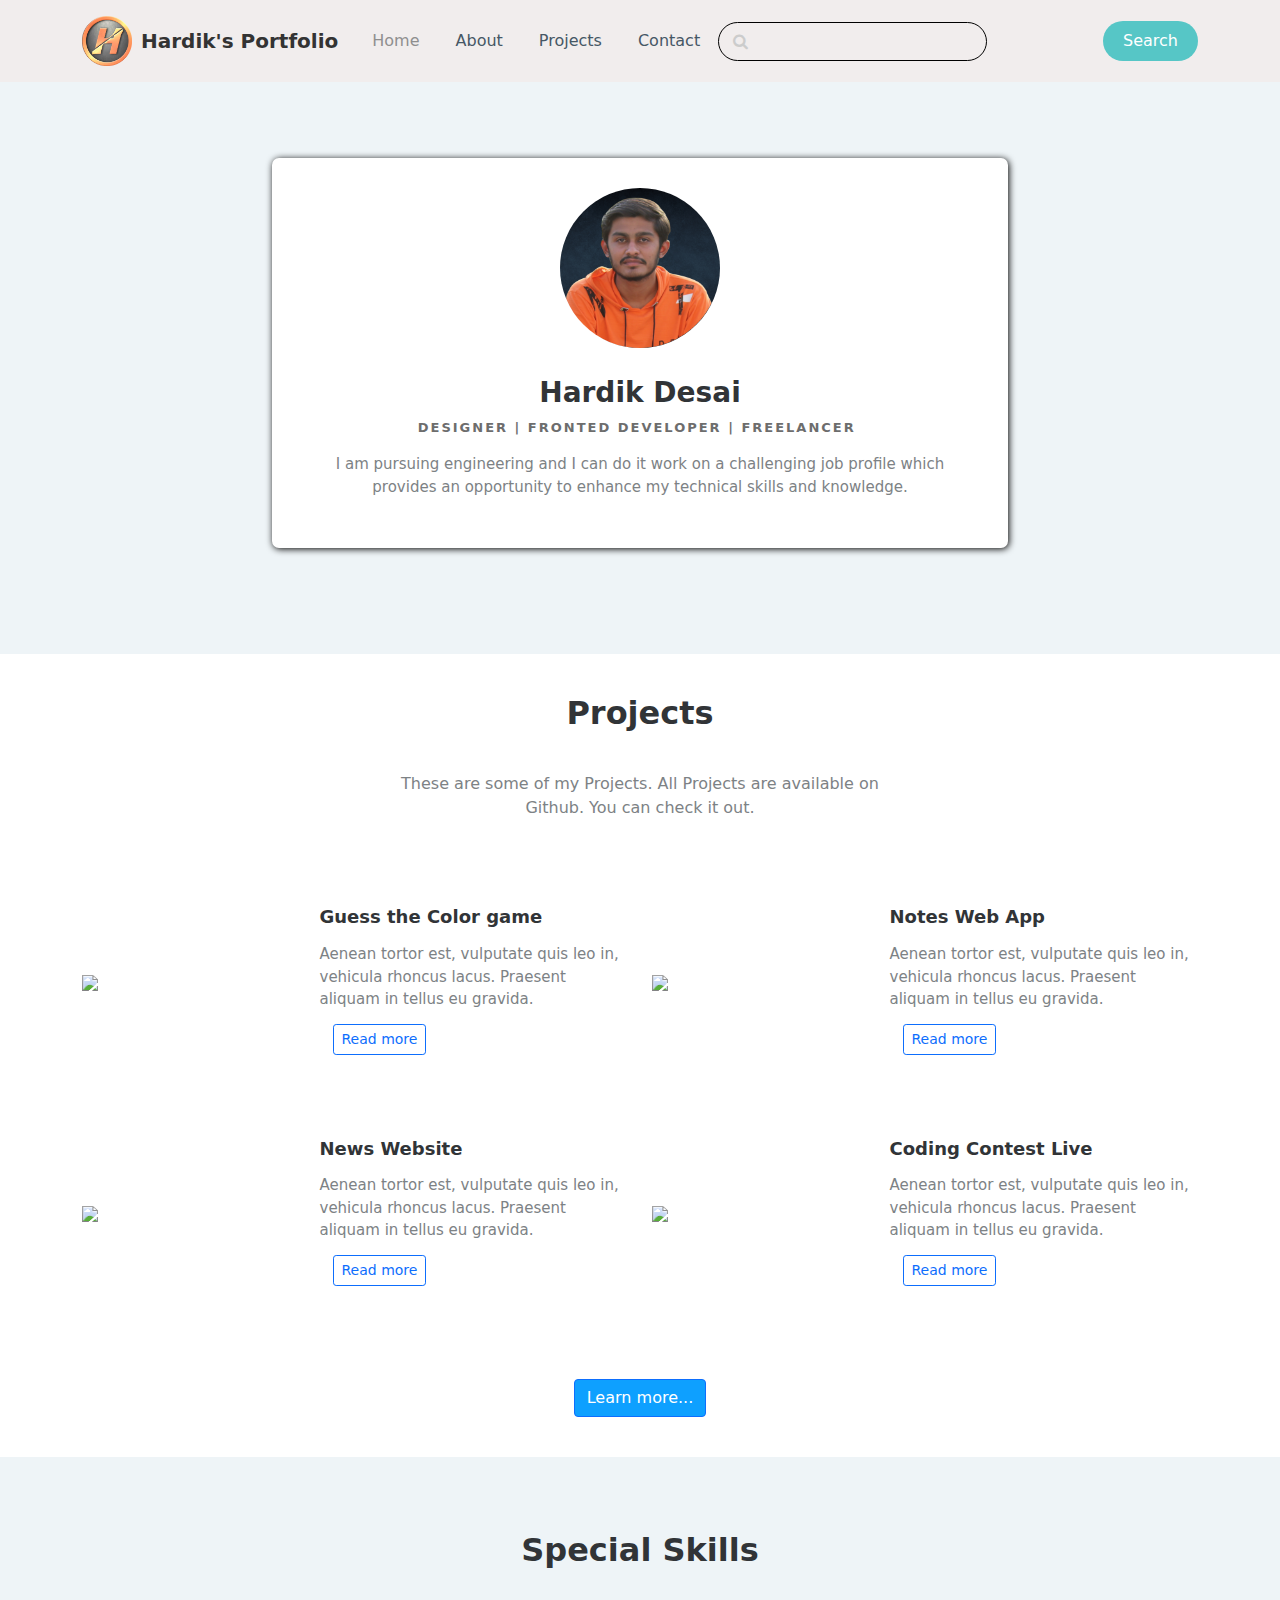
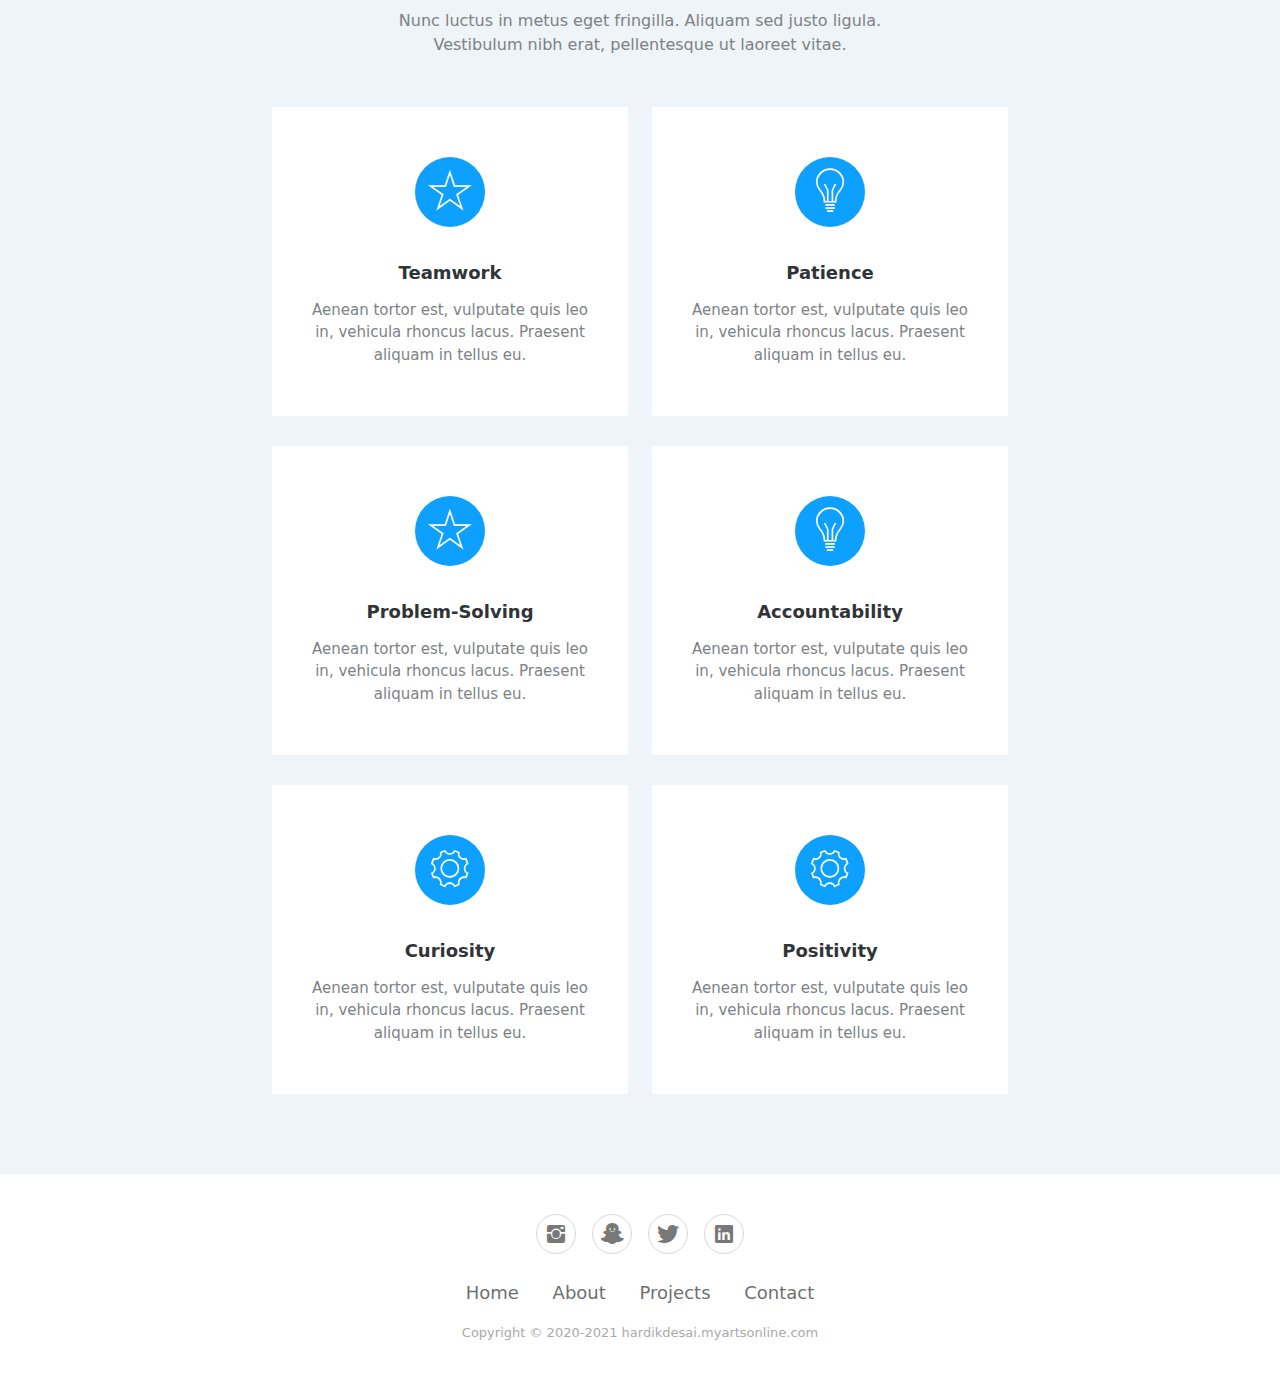
==== commit 8b3e26d6: "Add links of source code" ====
--- a/index.html
+++ b/index.html
@@ -95,7 +95,8 @@
                 <div class="col-sm-6 item">
                     <div class="row homepageProjects">
                         <div class="col-md-12 col-lg-5">
-                            <a href="#"><img class="imgThumbnail img-fluid" data-aos="fade" data-aos-duration="1700" src="assets/img/thumbnails/guess-the-color-game.png" /></a>
+                            <a href="#"><img class="imgThumbnail img-fluid" data-aos="fade" data-aos-duration="1700"
+                                    src="assets/img/thumbnails/guess-the-color-game.png" /></a>
                         </div>
                         <div class="col">
                             <h3 class="name">Guess the Color game</h3>
@@ -103,10 +104,66 @@
                                 Aenean tortor est, vulputate quis leo in, vehicula rhoncus
                                 lacus. Praesent aliquam in tellus eu gravida.
                             </p>
-                            <a  href="/Contact.html" target="_blank"><button type="button" class="readBtn btn btn-outline-primary btn-sm">Read more</button></a>
-                        </div>
-                    </div>
-                </div>
+                            <a href="/Contact.html" target="_blank"><button type="button"
+                                    class="readBtn btn btn-outline-primary btn-sm">Read more</button></a>
+                        </div>
+                    </div>
+                </div>
+
+                <div class="col-sm-6 item">
+                    <div class="row homepageProjects">
+                        <div class="col-md-12 col-lg-5">
+                            <a href="#"><img class="imgThumbnail img-fluid" data-aos="fade" data-aos-duration="1700"
+                                    src="assets/img/thumbnails/notes-app.png" /></a>
+                        </div>
+                        <div class="col">
+                            <h3 class="name">Notes Web App</h3>
+                            <p class="description">
+                                Aenean tortor est, vulputate quis leo in, vehicula rhoncus
+                                lacus. Praesent aliquam in tellus eu gravida.
+                            </p>
+                            <a href="/Contact.html" target="_blank"><button type="button"
+                                    class="readBtn btn btn-outline-primary btn-sm">Read more</button></a>
+                        </div>
+                    </div>
+                </div>
+
+                <div class="col-sm-6 item">
+                    <div class="row homepageProjects">
+                        <div class="col-md-12 col-lg-5">
+                            <a href="#"><img class="imgThumbnail img-fluid" data-aos="fade" data-aos-duration="1700"
+                                    src="assets/img/thumbnails/news-website.png" /></a>
+                        </div>
+                        <div class="col">
+                            <h3 class="name">News Website</h3>
+                            <p class="description">
+                                Aenean tortor est, vulputate quis leo in, vehicula rhoncus
+                                lacus. Praesent aliquam in tellus eu gravida.
+                            </p>
+                            <a href="/Contact.html" target="_blank"><button type="button"
+                                    class="readBtn btn btn-outline-primary btn-sm">Read more</button></a>
+                        </div>
+                    </div>
+                </div>
+
+                <div class="col-sm-6 item">
+                    <div class="row homepageProjects">
+                        <div class="col-md-12 col-lg-5">
+                            <a href="#"><img class="imgThumbnail img-fluid" data-aos="fade" data-aos-duration="1700"
+                                    src="assets/img/thumbnails/coding-contest-live.png" /></a>
+                        </div>
+                        <div class="col">
+                            <h3 class="name">Coding Contest Live</h3>
+                            <p class="description">
+                                Aenean tortor est, vulputate quis leo in, vehicula rhoncus
+                                lacus. Praesent aliquam in tellus eu gravida.
+                            </p>
+                            <a href="/Contact.html" target="_blank"><button type="button"
+                                    class="readBtn btn btn-outline-primary btn-sm">Read more</button></a>
+                        </div>
+                    </div>
+                </div>
+
                 <!-- Project box ends here -->
             </div>
             <div id="dadbtn">
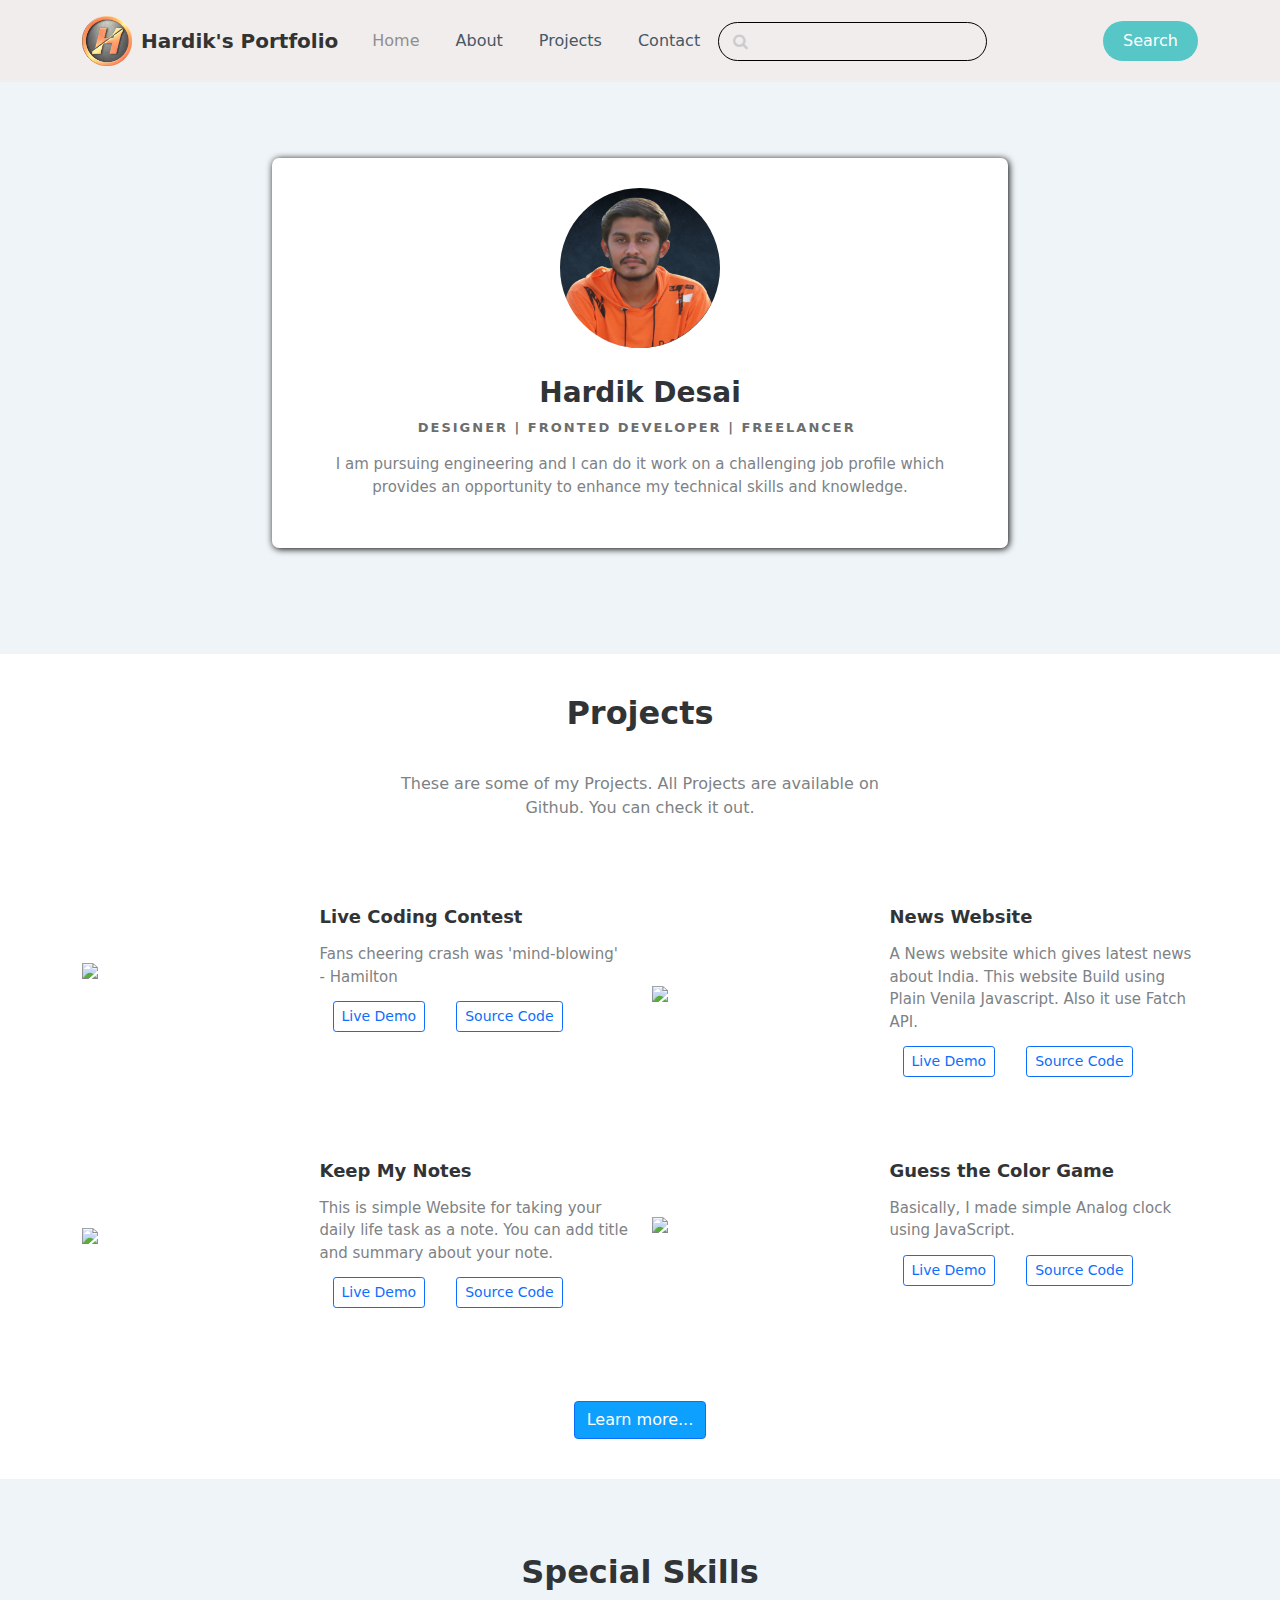
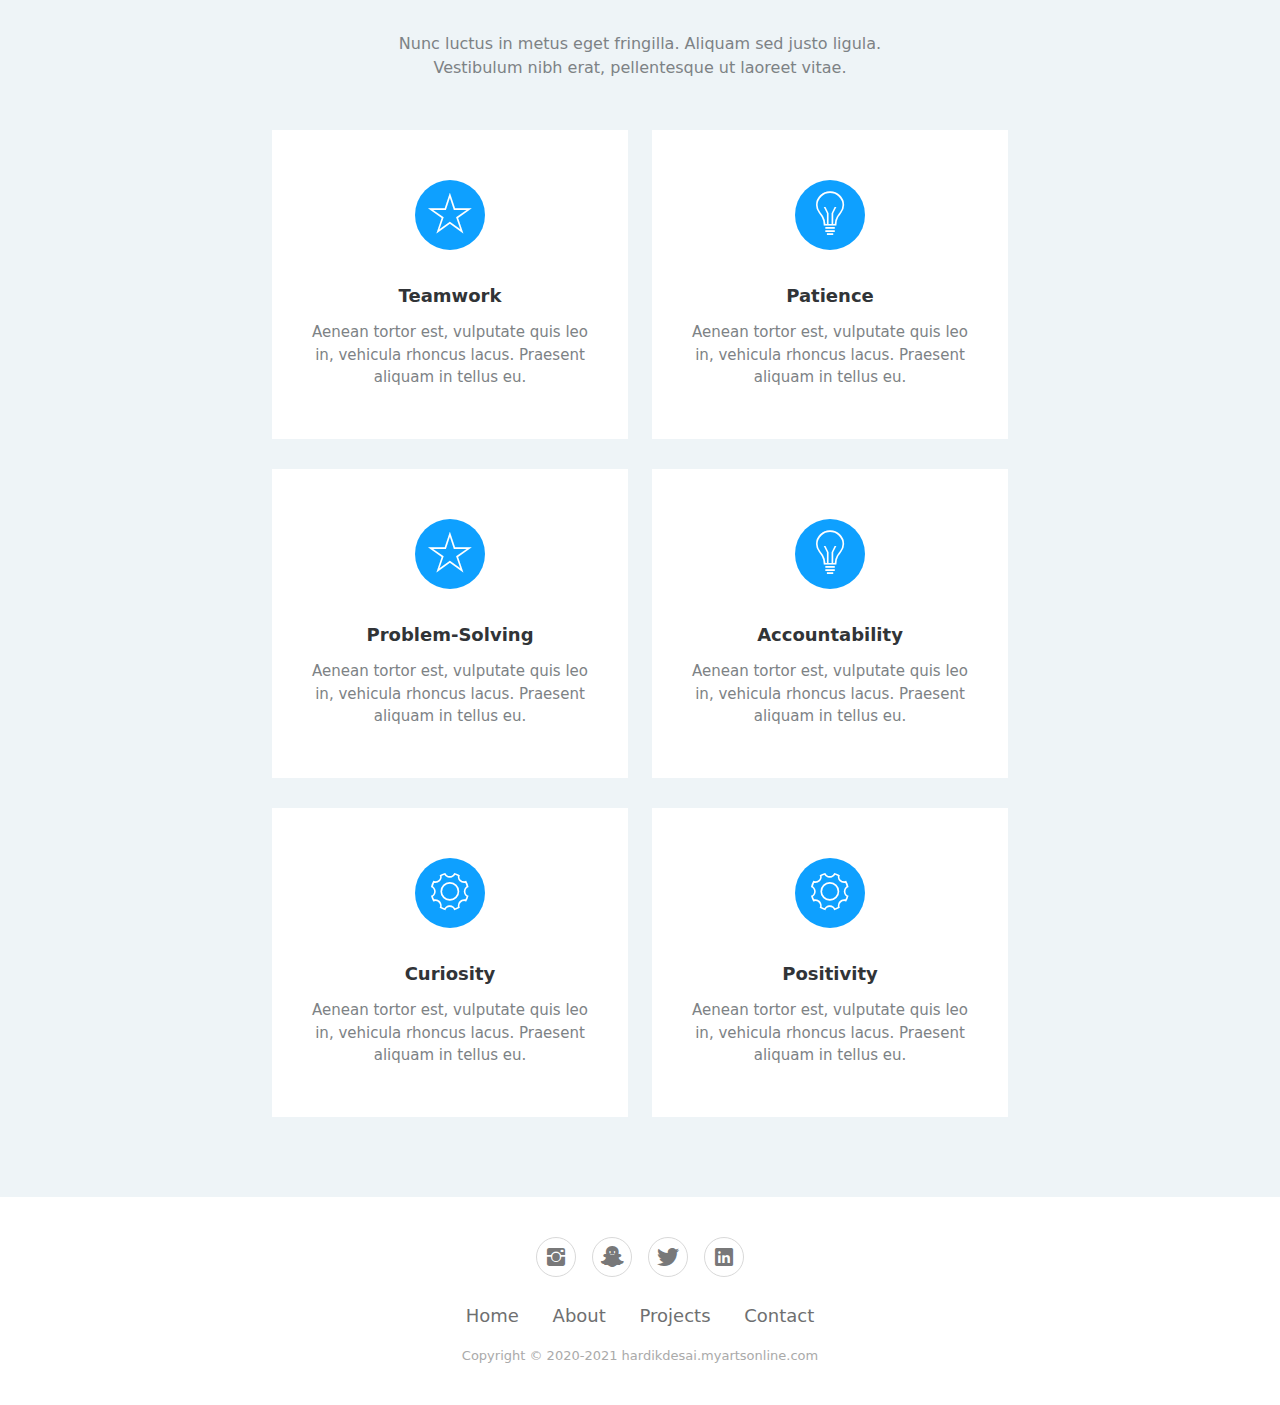
==== commit ebbd514e: "Showing projects on home Page" ====
--- a/index.html
+++ b/index.html
@@ -26,6 +26,8 @@
 </head>
 
 <body>
+
+    <!-- Navbar Start here -->
     <nav class="navbar navbar-light navbar-expand-lg navigation-clean-search">
         <div class="container">
             <img class="navlogo" src="assets/img/Hardik4u%20(4).png" /><a class="navbar-brand"
@@ -59,6 +61,7 @@
             </div>
         </div>
     </nav>
+    <!-- Profile Pic box -->
     <section class="team-boxed">
         <div class="container">
             <div class="intro"></div>
@@ -82,6 +85,8 @@
             </div>
         </div>
     </section>
+
+    <!-- Projects Are here -->
     <section class="projects-horizontal">
         <div class="container">
             <div class="intro">
@@ -90,9 +95,9 @@
                     These are some of my Projects. All Projects are available on Github. You can check it out.
                 </p>
             </div>
-            <div class="row projects">
+            <div id="homeProjects" class="row projects">
                 <!-- Project box start here -->
-                <div class="col-sm-6 item">
+                <!-- <div class="col-sm-6 item">
                     <div class="row homepageProjects">
                         <div class="col-md-12 col-lg-5">
                             <a href="#"><img class="imgThumbnail img-fluid" data-aos="fade" data-aos-duration="1700"
@@ -108,61 +113,7 @@
                                     class="readBtn btn btn-outline-primary btn-sm">Read more</button></a>
                         </div>
                     </div>
-                </div>
-
-                <div class="col-sm-6 item">
-                    <div class="row homepageProjects">
-                        <div class="col-md-12 col-lg-5">
-                            <a href="#"><img class="imgThumbnail img-fluid" data-aos="fade" data-aos-duration="1700"
-                                    src="assets/img/thumbnails/notes-app.png" /></a>
-                        </div>
-                        <div class="col">
-                            <h3 class="name">Notes Web App</h3>
-                            <p class="description">
-                                Aenean tortor est, vulputate quis leo in, vehicula rhoncus
-                                lacus. Praesent aliquam in tellus eu gravida.
-                            </p>
-                            <a href="/Contact.html" target="_blank"><button type="button"
-                                    class="readBtn btn btn-outline-primary btn-sm">Read more</button></a>
-                        </div>
-                    </div>
-                </div>
-
-                <div class="col-sm-6 item">
-                    <div class="row homepageProjects">
-                        <div class="col-md-12 col-lg-5">
-                            <a href="#"><img class="imgThumbnail img-fluid" data-aos="fade" data-aos-duration="1700"
-                                    src="assets/img/thumbnails/news-website.png" /></a>
-                        </div>
-                        <div class="col">
-                            <h3 class="name">News Website</h3>
-                            <p class="description">
-                                Aenean tortor est, vulputate quis leo in, vehicula rhoncus
-                                lacus. Praesent aliquam in tellus eu gravida.
-                            </p>
-                            <a href="/Contact.html" target="_blank"><button type="button"
-                                    class="readBtn btn btn-outline-primary btn-sm">Read more</button></a>
-                        </div>
-                    </div>
-                </div>
-
-                <div class="col-sm-6 item">
-                    <div class="row homepageProjects">
-                        <div class="col-md-12 col-lg-5">
-                            <a href="#"><img class="imgThumbnail img-fluid" data-aos="fade" data-aos-duration="1700"
-                                    src="assets/img/thumbnails/coding-contest-live.png" /></a>
-                        </div>
-                        <div class="col">
-                            <h3 class="name">Coding Contest Live</h3>
-                            <p class="description">
-                                Aenean tortor est, vulputate quis leo in, vehicula rhoncus
-                                lacus. Praesent aliquam in tellus eu gravida.
-                            </p>
-                            <a href="/Contact.html" target="_blank"><button type="button"
-                                    class="readBtn btn btn-outline-primary btn-sm">Read more</button></a>
-                        </div>
-                    </div>
-                </div>
+                </div> -->
 
                 <!-- Project box ends here -->
             </div>
@@ -263,6 +214,7 @@
             Copyright © 2020-2021 hardikdesai.myartsonline.com<br />
         </p>
     </footer>
+    <script src="assets/js/index.js"></script>
     <script src="assets/bootstrap/js/bootstrap.min.js"></script>
     <script src="assets/js/bs-init.js"></script>
     <script src="https://cdnjs.cloudflare.com/ajax/libs/aos/2.3.4/aos.js"></script>
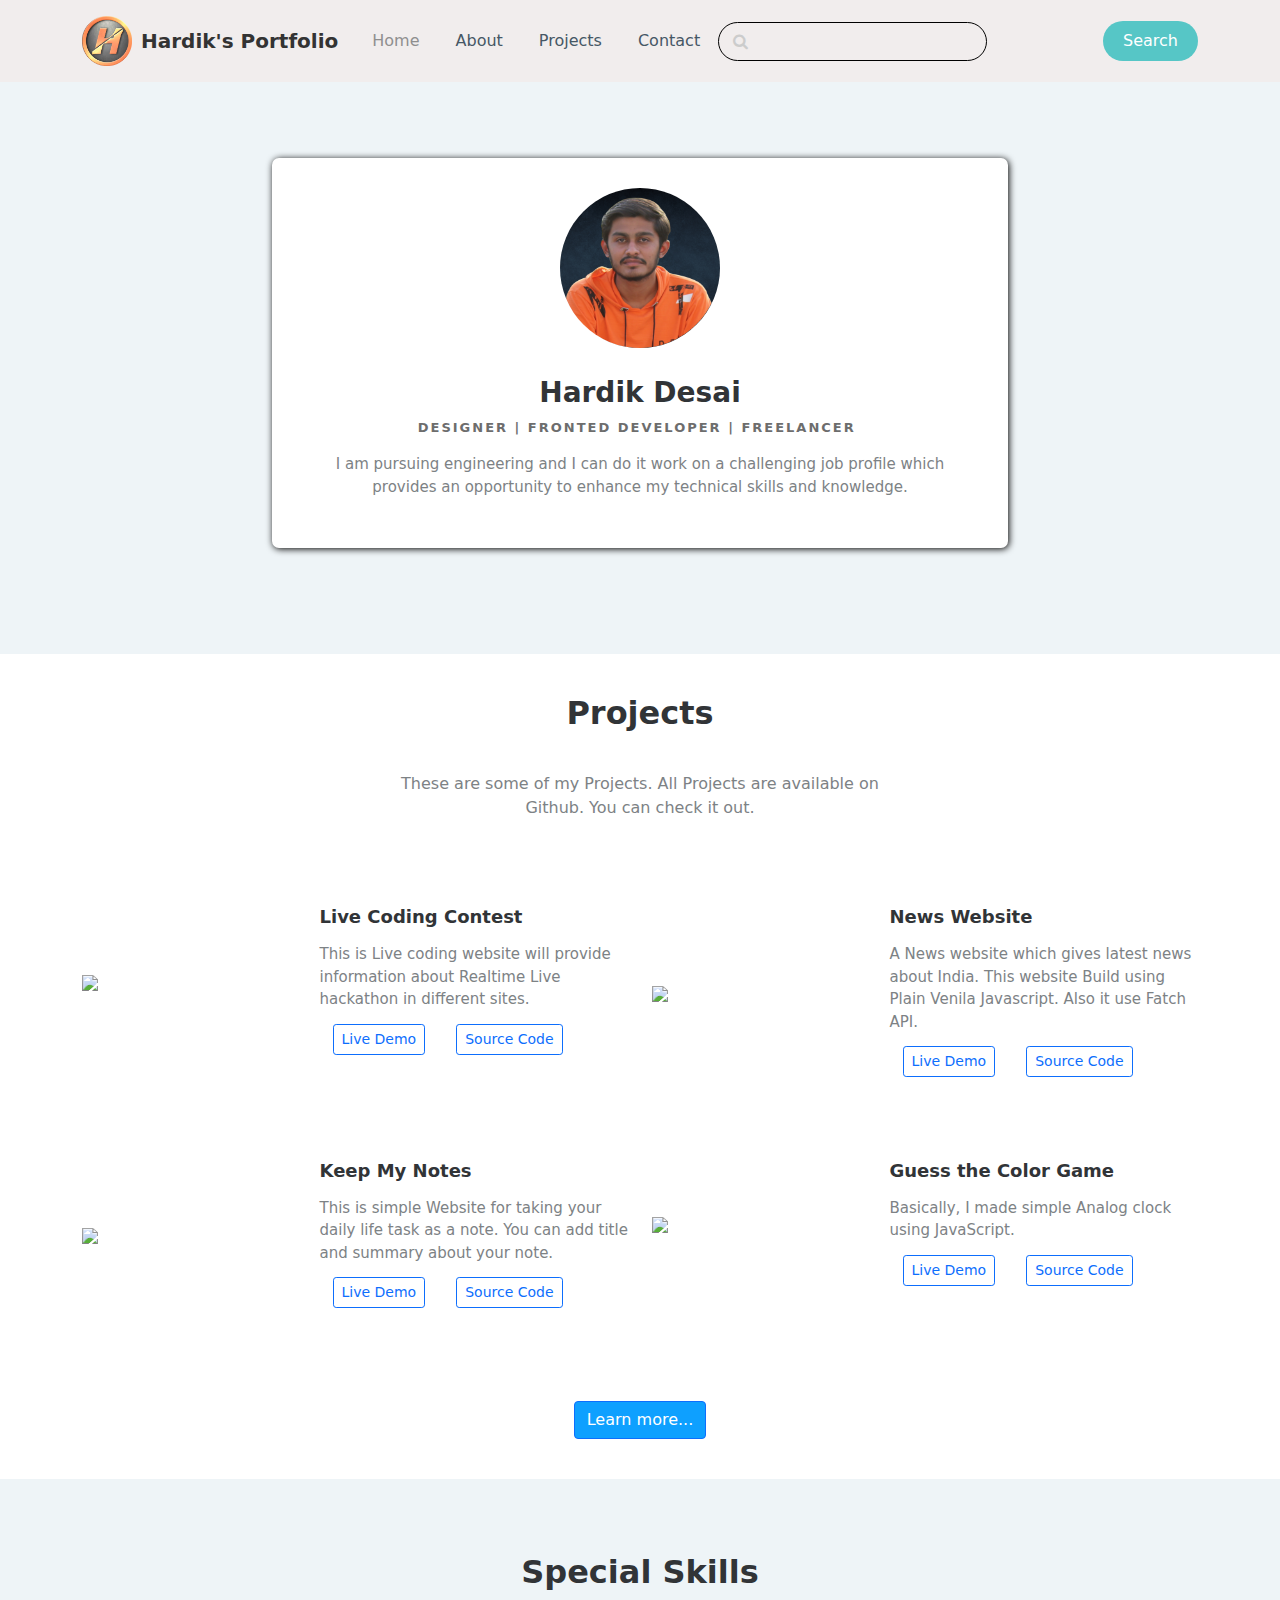
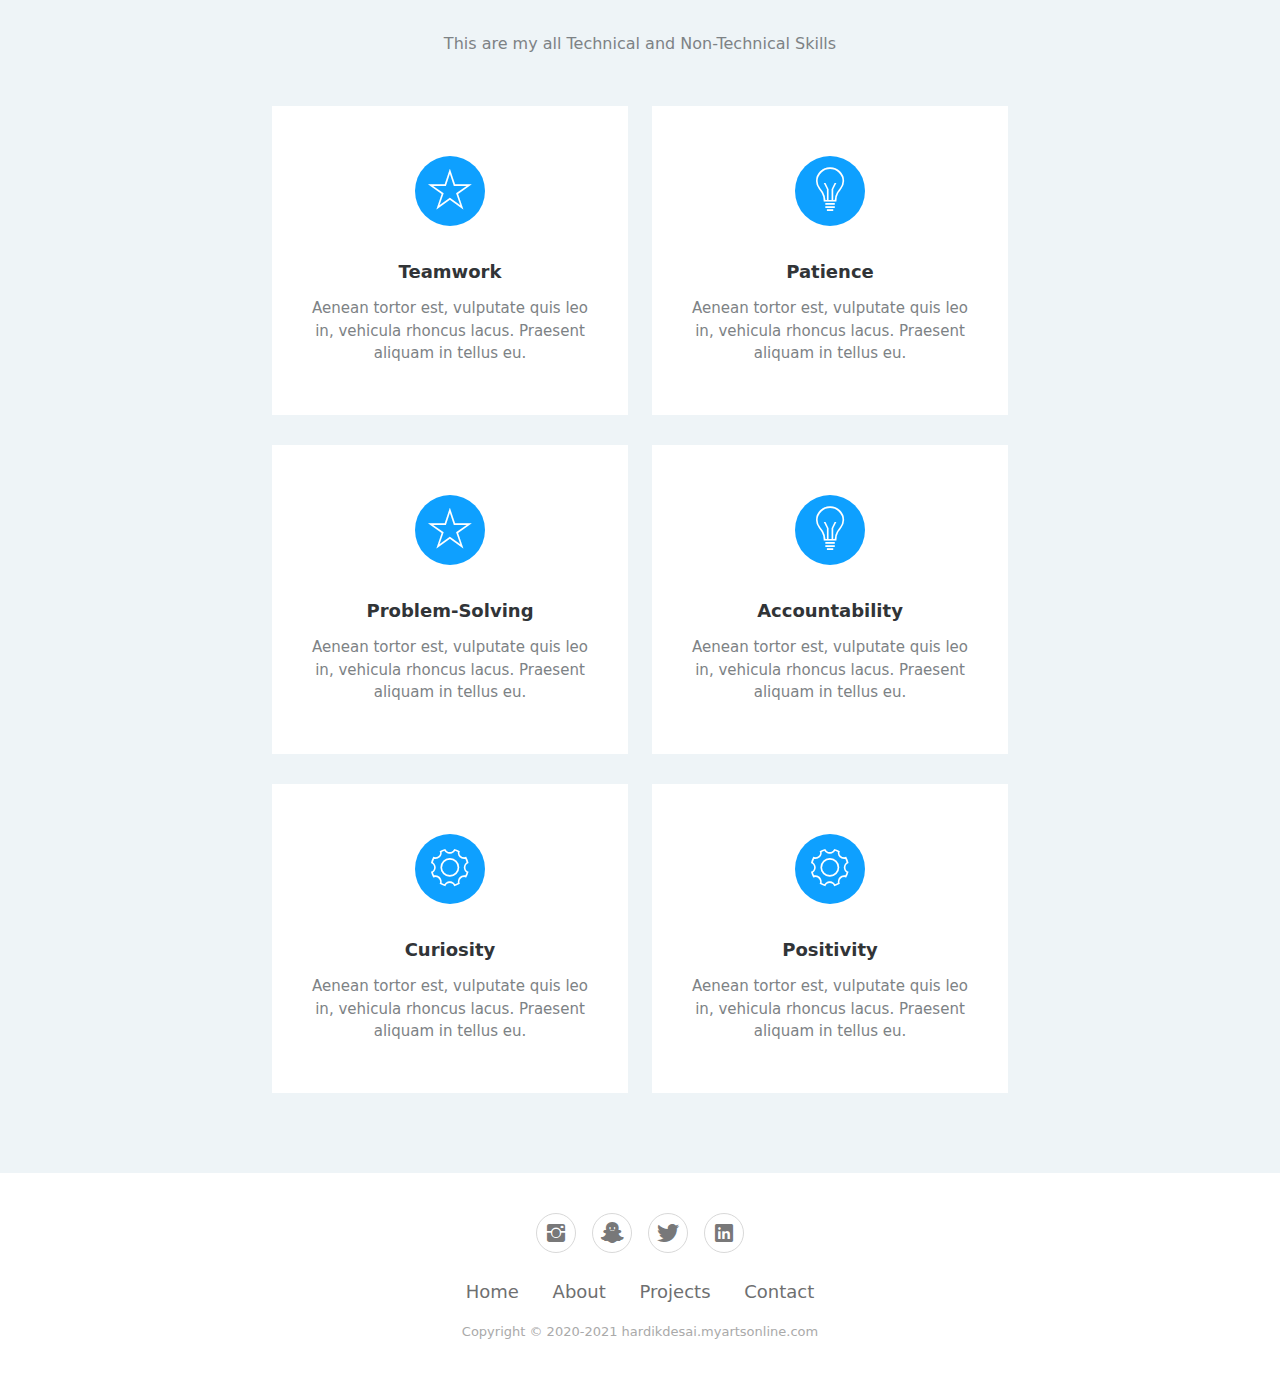
==== commit 802ee335: "Update discription in JSON" ====
--- a/index.html
+++ b/index.html
@@ -41,7 +41,7 @@
                         <a class="nav-link active" href="index.html">Home</a>
                     </li>
                     <li class="nav-item">
-                        <a class="nav-link" href="About.html">About</a>
+                        <a class="nav-link" target="_blank" href="assets/Resume/Hardik_Resume_july_2022.pdf">About</a>
                     </li>
                     <li class="nav-item">
                         <a class="nav-link" href="Projects.html">Projects</a>
@@ -95,6 +95,8 @@
                     These are some of my Projects. All Projects are available on Github. You can check it out.
                 </p>
             </div>
+
+            <!-- All Home Page Project in this div -->
             <div id="homeProjects" class="row projects">
                 <!-- Project box start here -->
                 <!-- <div class="col-sm-6 item">
@@ -117,6 +119,7 @@
 
                 <!-- Project box ends here -->
             </div>
+
             <div id="dadbtn">
                 <a class="text-decoration-none" href="Projects.html"><button class="btn btn-primary" id="btn1"
                         type="button">
@@ -130,15 +133,13 @@
             <div class="intro">
                 <h2 class="text-center">Special Skills</h2>
                 <p class="text-center">
-                    Nunc luctus in metus eget fringilla. Aliquam sed justo ligula.
-                    Vestibulum nibh erat, pellentesque ut laoreet vitae.
+                    This are my all Technical and Non-Technical Skills
                 </p>
             </div>
             <div class="row justify-content-center features">
                 <div class="col-sm-6 col-md-5 col-lg-4 item">
                     <div class="box">
-                        <i class="fa fa-map-marker icon ion-ios-star-outline" data-aos="zoom-in"
-                            data-aos-duration="1000"></i>
+                        <i class="fa fa-map-marker icon ion-ios-star-outline" data-aos="zoom-in"></i>
                         <h3 class="name">Teamwork<br /></h3>
                         <p class="description">
                             Aenean tortor est, vulputate quis leo in, vehicula rhoncus
@@ -198,9 +199,9 @@
     </section>
     <footer class="footer-basic">
         <div class="social">
-            <a data-bss-hover-animate="tada" href="#"><i class="icon ion-social-instagram"></i></a><a
-                data-bss-hover-animate="tada" href="#"><i class="icon ion-social-snapchat"></i></a><a
-                data-bss-hover-animate="tada" href="#"><i class="icon ion-social-twitter"></i></a><a
+            <a data-bss-hover-animate="tada" href="https://www.instagram.com/imhardikdesai/"><i class="icon ion-social-instagram"></i></a><a
+                data-bss-hover-animate="tada" href="https://t.snapchat.com/njT4fnpw"><i class="icon ion-social-snapchat"></i></a><a
+                data-bss-hover-animate="tada" href="https://www.twitter.com/imhardikdesai/"><i class="icon ion-social-twitter"></i></a><a
                 data-bss-hover-animate="tada" href="#"><i
                     class="icon ion-social-facebook icon ion-social-linkedin"></i></a>
         </div>
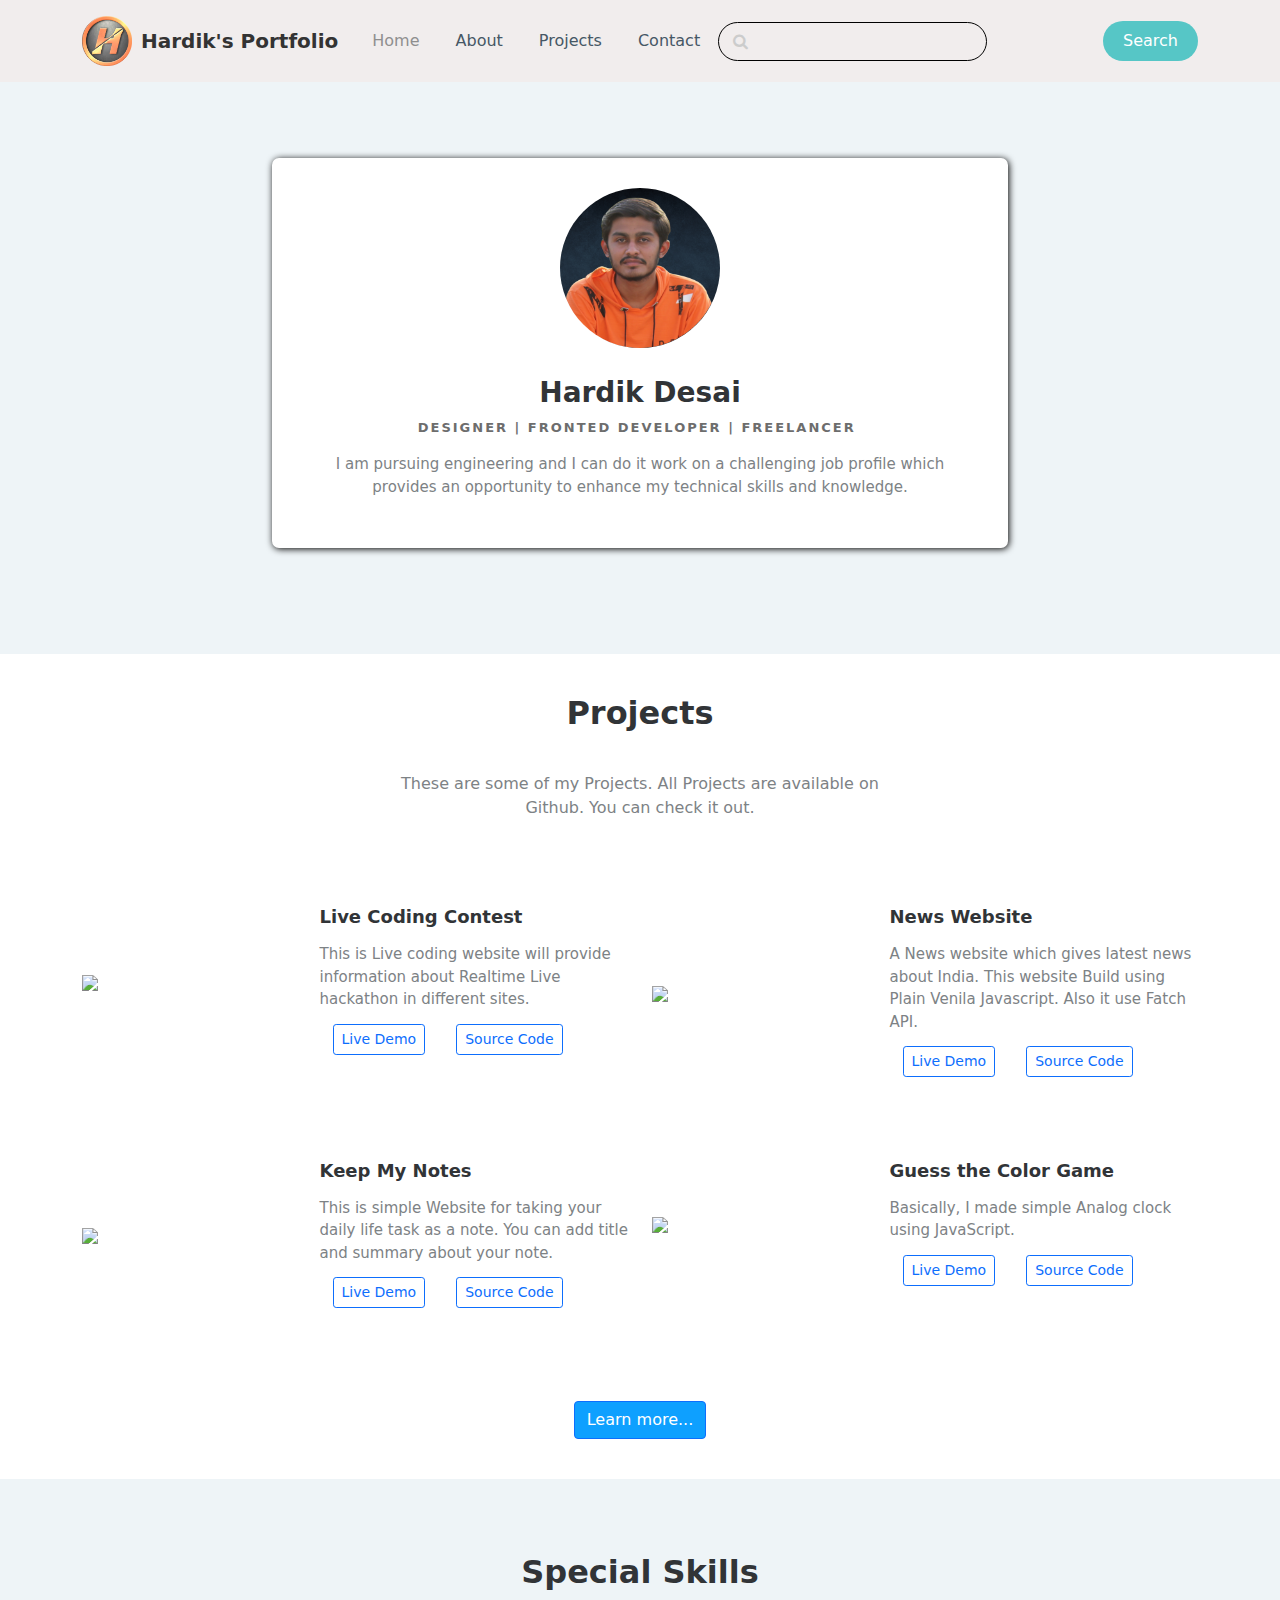
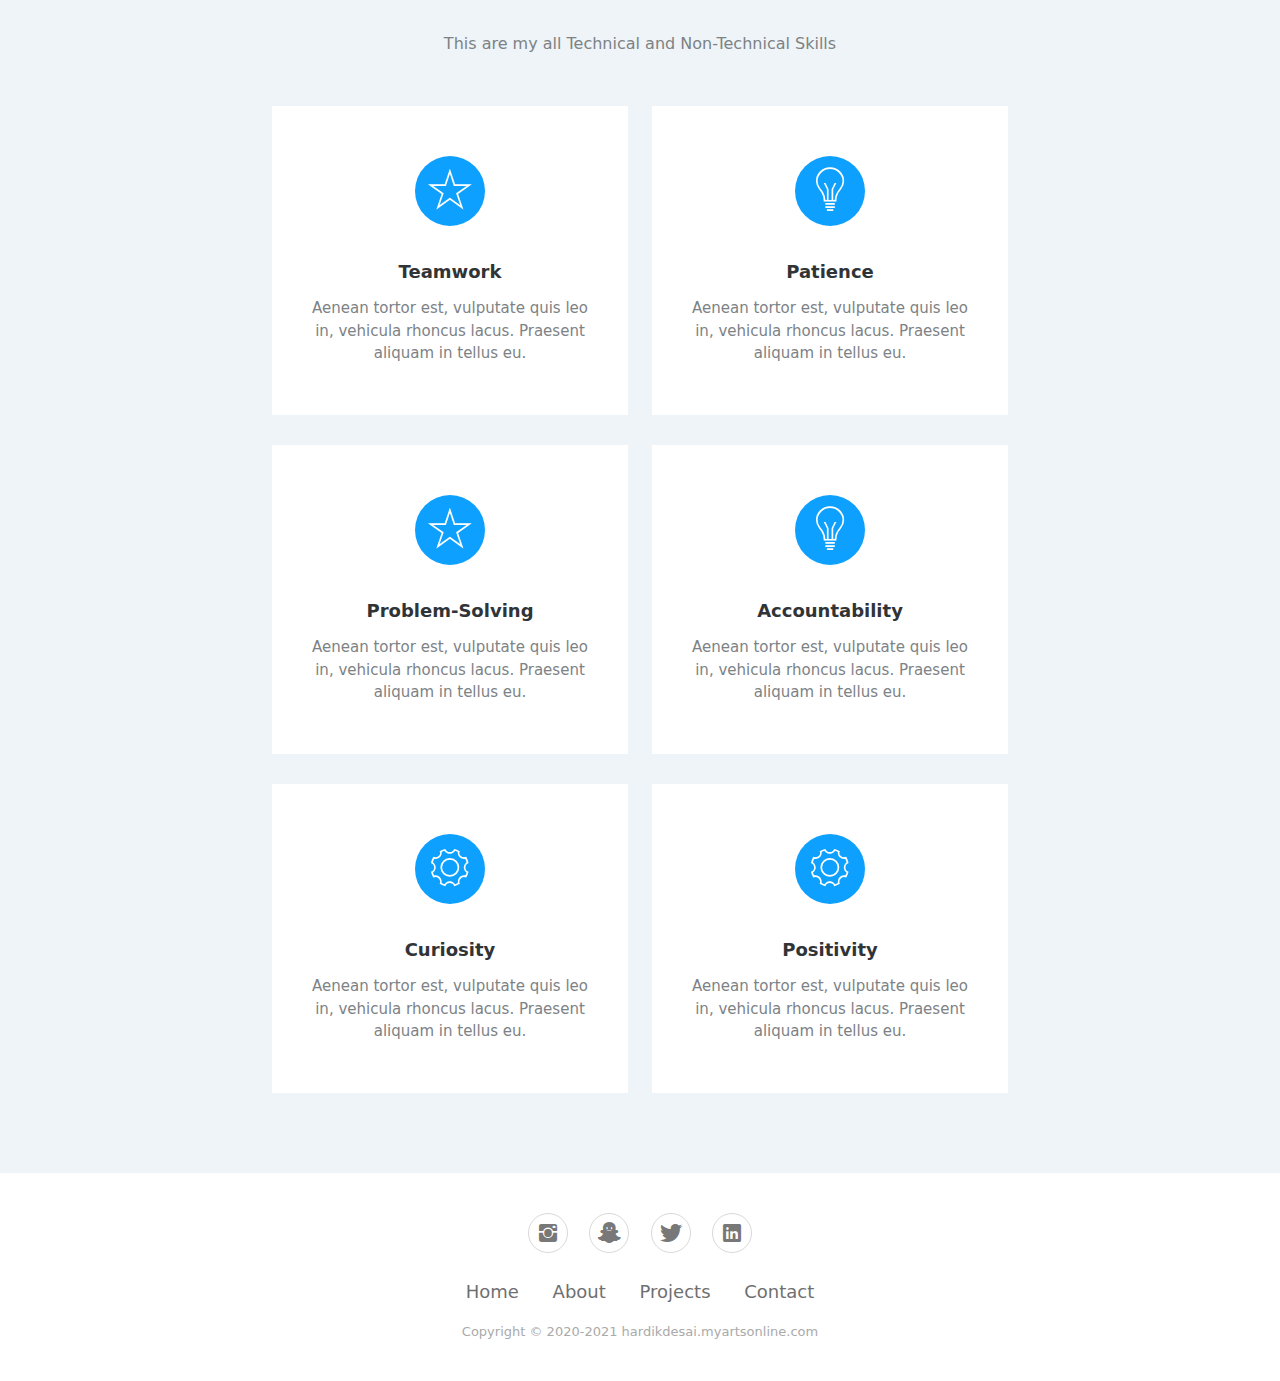
==== commit c29b5639: "Updated Social Handel Links" ====
--- a/index.html
+++ b/index.html
@@ -199,11 +199,18 @@
     </section>
     <footer class="footer-basic">
         <div class="social">
-            <a data-bss-hover-animate="tada" href="https://www.instagram.com/imhardikdesai/"><i class="icon ion-social-instagram"></i></a><a
-                data-bss-hover-animate="tada" href="https://t.snapchat.com/njT4fnpw"><i class="icon ion-social-snapchat"></i></a><a
-                data-bss-hover-animate="tada" href="https://www.twitter.com/imhardikdesai/"><i class="icon ion-social-twitter"></i></a><a
-                data-bss-hover-animate="tada" href="#"><i
-                    class="icon ion-social-facebook icon ion-social-linkedin"></i></a>
+            <a target="_blank" data-bss-hover-animate="tada" href="https://www.instagram.com/imhardikdesai/">
+                <i class="icon ion-social-instagram"></i>
+            </a>
+            <a target="_blank" data-bss-hover-animate="tada" href="https://t.snapchat.com/njT4fnpw">
+                <i class="icon ion-social-snapchat"></i>
+            </a>
+            <a target="_blank" data-bss-hover-animate="tada" href="https://www.twitter.com/imhardikdesai/">
+                <i class="icon ion-social-twitter"></i>
+            </a>
+            <a target="_blank" data-bss-hover-animate="tada" href="https://www.linkedin.com/in/desai-hardik-6b239b213/">
+                <i class="icon ion-social-facebook icon ion-social-linkedin"></i>
+            </a>
         </div>
         <ul class="list-inline">
             <li class="list-inline-item"><a href="index.html">Home</a></li>
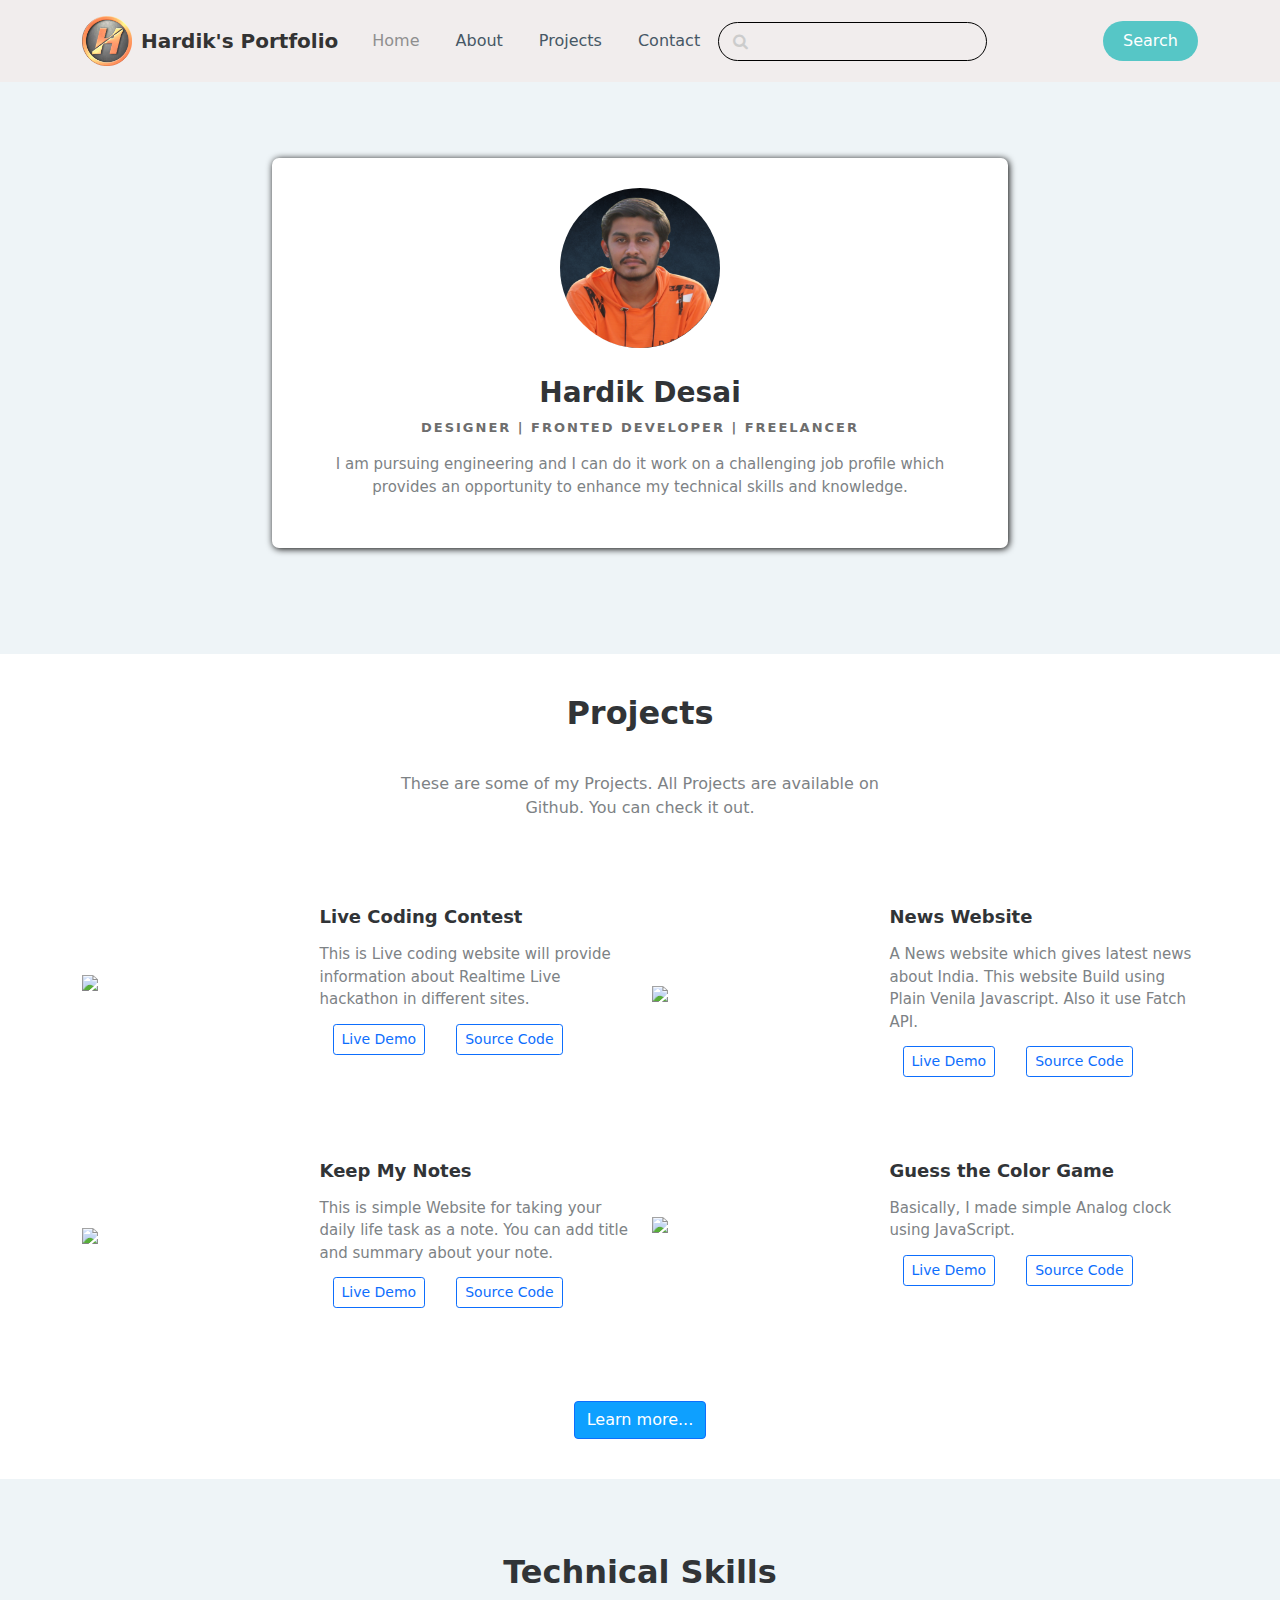
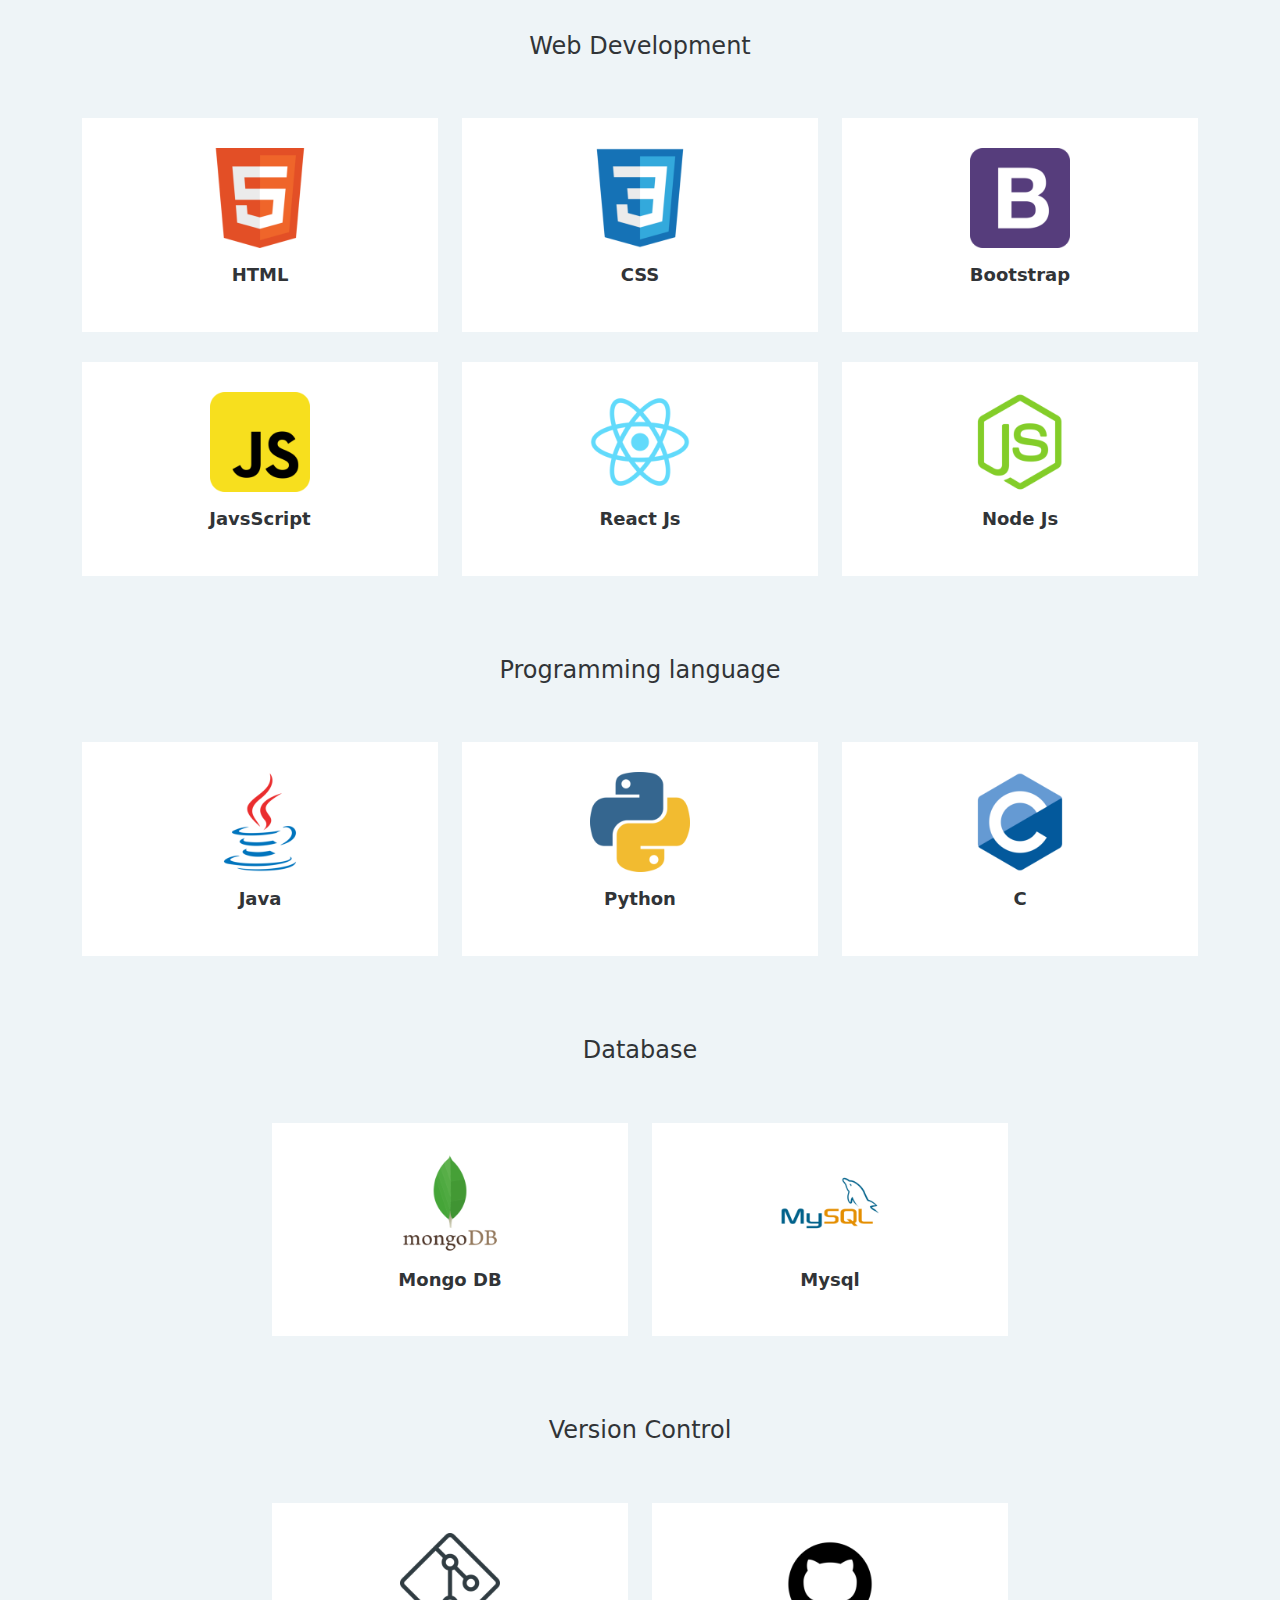
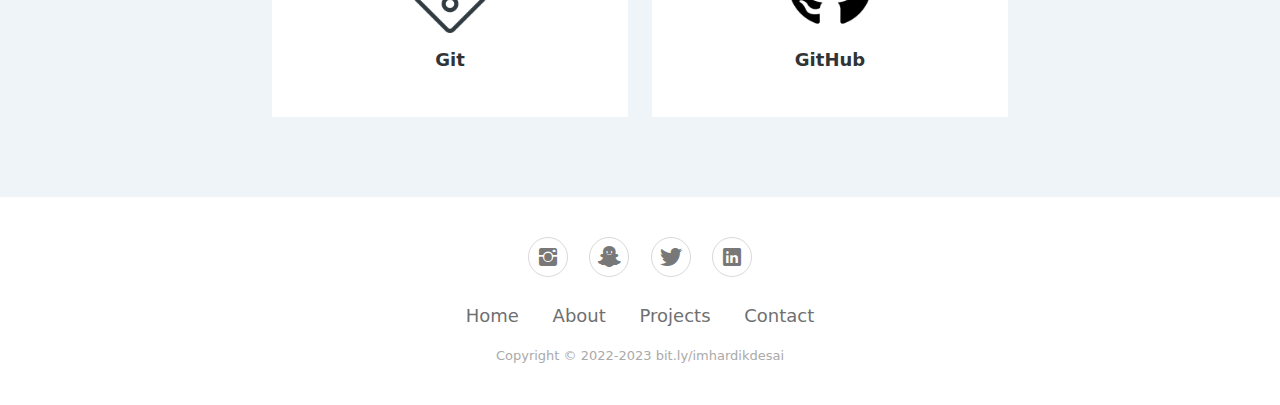
==== commit b5f02f51: "Add skills with icons" ====
--- a/index.html
+++ b/index.html
@@ -66,15 +66,12 @@
         <div class="container">
             <div class="intro"></div>
             <div class="row people">
-                <div class="
-              col-md-8 col-lg-8 col-xxl-6
-              offset-md-2 offset-lg-2 offset-xxl-3
-              item">
+                <div class="col-md-8 col-lg-8 col-xxl-6 offset-md-2 offset-lg-2 offset-xxl-3 item">
                     <div data-bss-hover-animate="pulse" id="boxshadow" class="box">
                         <img class="rounded-circle" src="assets/img/Admin.png" />
                         <h3 class="name">Hardik Desai</h3>
                         <div>
-                            <p class="title">DESIGNER | FRONTED DEVELOPER | FREELANCER&nbsp;</p>
+                            <p class="title">DESIGNER | FRONTED DEVELOPER | FREELANCER</p>
                         </div>
                         <p class="description">
                             I am pursuing engineering and I can do it work on a challenging job profile which provides
@@ -85,7 +82,6 @@
             </div>
         </div>
     </section>
-
     <!-- Projects Are here -->
     <section class="projects-horizontal">
         <div class="container">
@@ -128,75 +124,154 @@
             </div>
         </div>
     </section>
+    <!-- Skills are here  -->
     <section class="features-boxed">
         <div class="container">
             <div class="intro">
-                <h2 class="text-center">Special Skills</h2>
-                <p class="text-center">
-                    This are my all Technical and Non-Technical Skills
-                </p>
-            </div>
-            <div class="row justify-content-center features">
-                <div class="col-sm-6 col-md-5 col-lg-4 item">
-                    <div class="box">
-                        <i class="fa fa-map-marker icon ion-ios-star-outline" data-aos="zoom-in"></i>
-                        <h3 class="name">Teamwork<br /></h3>
-                        <p class="description">
-                            Aenean tortor est, vulputate quis leo in, vehicula rhoncus
-                            lacus. Praesent aliquam in tellus eu.
-                        </p>
-                    </div>
-                    <div class="box">
-                        <i class="fa fa-map-marker icon ion-ios-star-outline" data-aos="zoom-in"
-                            data-aos-duration="1000"></i>
-                        <h3 class="name">Problem-Solving<br /></h3>
-                        <p class="description">
-                            Aenean tortor est, vulputate quis leo in, vehicula rhoncus
-                            lacus. Praesent aliquam in tellus eu.
-                        </p>
-                    </div>
-                    <div class="box">
-                        <i class="fa fa-list-alt icon ion-ios-gear-outline" data-aos="zoom-in"
-                            data-aos-duration="1000"></i>
-                        <h3 class="name">Curiosity<br /></h3>
-                        <p class="description">
-                            Aenean tortor est, vulputate quis leo in, vehicula rhoncus
-                            lacus. Praesent aliquam in tellus eu.
-                        </p>
-                    </div>
-                </div>
-                <div class="col-sm-6 col-md-5 col-lg-4 item">
-                    <div class="box">
-                        <i class="fa fa-clock-o icon ion-ios-lightbulb-outline" data-aos="zoom-in"
-                            data-aos-duration="1000"></i>
-                        <h3 class="name">Patience<br /></h3>
-                        <p class="description">
-                            Aenean tortor est, vulputate quis leo in, vehicula rhoncus
-                            lacus. Praesent aliquam in tellus eu.
-                        </p>
-                    </div>
-                    <div class="box">
-                        <i class="fa fa-clock-o icon ion-ios-lightbulb-outline" data-aos="zoom-in"
-                            data-aos-duration="1000"></i>
-                        <h3 class="name">Accountability<br /></h3>
-                        <p class="description">
-                            Aenean tortor est, vulputate quis leo in, vehicula rhoncus
-                            lacus. Praesent aliquam in tellus eu.
-                        </p>
-                    </div>
-                    <div class="box">
-                        <i class="fa fa-list-alt icon ion-ios-gear-outline" data-aos="zoom-in"
-                            data-aos-duration="1000"></i>
-                        <h3 class="name">Positivity<br /></h3>
-                        <p class="description">
-                            Aenean tortor est, vulputate quis leo in, vehicula rhoncus
-                            lacus. Praesent aliquam in tellus eu.
-                        </p>
-                    </div>
-                </div>
-            </div>
+                <h2 class="text-center">Technical Skills</h2>
+            </div>
+
+            <div name="web development skills" >
+
+                <h4 class="text-center">Web Development</h4>
+
+                <div class="row justify-content-center features">
+                    <div class="col-sm-6 col-md-5 col-lg-4 item">
+                        <!-- Skills box start here -->
+                        <div class="box">
+                            <img data-aos="fade" data-aos-duration="1700" class="skillsIcons" src="assets/img/icons/html.ico" alt="icon">
+                            <h3 class="my-3 name">HTML<br/></h3>
+                        </div>
+                    </div>
+                    <div class="col-sm-6 col-md-5 col-lg-4 item">
+                        <!-- Skills box start here -->
+                        <div class="box">
+                            <img data-aos="fade" data-aos-duration="1700" class="skillsIcons" src="assets/img/icons/css3.ico" alt="icon">
+                            <h3 class="my-3 name">CSS<br/></h3>
+                        </div>
+                        
+                    </div>
+                    <div class="col-sm-6 col-md-5 col-lg-4 item">
+                        <!-- Skills box start here -->
+                        <div class="box">
+                            <img data-aos="fade" data-aos-duration="1700" class="skillsIcons" src="assets/img/icons/bootstrap.ico" alt="icon">
+                            <h3 class="my-3 name">Bootstrap<br/></h3>
+                        </div>
+                        
+                    </div>
+                    <div class="col-sm-6 col-md-5 col-lg-4 item">
+                        <!-- Skills box start here -->
+                        <div class="box">
+                            <img data-aos="fade" data-aos-duration="1700" class="skillsIcons" src="assets/img/icons/javascript.ico" alt="icon">
+                            <h3 class="my-3 name">JavsScript<br/></h3>
+                        </div>
+                    </div>
+                    
+                    <div class="col-sm-6 col-md-5 col-lg-4 item">
+                        <!-- Skills box start here -->
+                        <div class="box">
+                            <img data-aos="fade" data-aos-duration="1700" class="skillsIcons" src="assets/img/icons/react.ico" alt="icon">
+                            <h3 class="my-3 name">React Js<br/></h3>
+                        </div>
+                    </div>
+                    
+                    <div class="col-sm-6 col-md-5 col-lg-4 item">
+                        <!-- Skills box start here -->
+                        <div class="box">
+                            <img data-aos="fade" data-aos-duration="1700" class="skillsIcons" src="assets/img/icons/node-js.ico" alt="icon">
+                            <h3 class="my-3 name">Node Js<br/></h3>
+                        </div>
+                    </div>
+                    
+
+                </div>
+                
+            </div>
+
+            <div name="Programming language skills">
+                <h4 class="text-center">Programming language</h4>
+                <div class="row justify-content-center features">
+
+                    <div class="col-sm-6 col-md-5 col-lg-4 item">
+                        <!-- Skills box start here -->
+                        <div class="box">
+                            <img data-aos="fade" data-aos-duration="1700" class="skillsIcons" src="assets/img/icons/java.ico" alt="icon">
+                            <h3 class="my-3 name">Java<br/></h3>
+                        </div>
+                        
+                    </div>
+                    <div class="col-sm-6 col-md-5 col-lg-4 item">
+                        <!-- Skills box start here -->
+                        <div class="box">
+                            <img data-aos="fade" data-aos-duration="1700" class="skillsIcons" src="assets/img/icons/python.ico" alt="icon">
+                            <h3 class="my-3 name">Python<br/></h3>
+                        </div>
+                        
+                    </div>
+                    <div class="col-sm-6 col-md-5 col-lg-4 item">
+                        <!-- Skills box start here -->
+                        <div class="box">
+                            <img data-aos="fade" data-aos-duration="1700" class="skillsIcons" src="assets/img/icons/c.ico" alt="icon">
+                            <h3 class="my-3 name">C<br/></h3>
+                        </div>
+                        
+                    </div>
+                    
+                </div>
+            </div>
+            
+            <div name="database skills">
+                <h4 class="text-center">Database</h4>
+                <div class="row justify-content-center features">
+
+                    <div class="col-sm-6 col-md-5 col-lg-4 item">
+                        <!-- Skills box start here -->
+                        <div class="box">
+                            <img data-aos="fade" data-aos-duration="1700" class="skillsIcons" src="assets/img/icons/mongodb.ico" alt="icon">
+                            <h3 class="my-3 name">Mongo DB<br/></h3>
+                        </div>
+                        
+                    </div>
+                    <div class="col-sm-6 col-md-5 col-lg-4 item">
+                        <!-- Skills box start here -->
+                        <div class="box">
+                            <img data-aos="fade" data-aos-duration="1700" class="skillsIcons" src="assets/img/icons/mysql.ico" alt="icon">
+                            <h3 class="my-3 name">Mysql<br/></h3>
+                        </div>
+                        
+                    </div>
+                    
+                </div>
+            </div>
+            
+            <div name="Version Control skills">
+                <h4 class="text-center">Version Control</h4>
+                <div class="row justify-content-center features">
+
+                    <div class="col-sm-6 col-md-5 col-lg-4 item">
+                        <!-- Skills box start here -->
+                        <div class="box">
+                            <img data-aos="fade" data-aos-duration="1700" class="skillsIcons" src="assets/img/icons/git.ico" alt="icon">
+                            <h3 class="my-3 name">Git<br/></h3>
+                        </div>
+                        
+                    </div>
+                    <div class="col-sm-6 col-md-5 col-lg-4 item">
+                        <!-- Skills box start here -->
+                        <div class="box">
+                            <img data-aos="fade" data-aos-duration="1700" class="skillsIcons" src="assets/img/icons/github.ico" alt="icon">
+                            <h3 class="my-3 name">GitHub<br/></h3>
+                        </div>
+                        
+                    </div>
+                    
+                </div>
+            </div>
+            
         </div>
     </section>
+
+    <!-- footer are here  -->
     <footer class="footer-basic">
         <div class="social">
             <a target="_blank" data-bss-hover-animate="tada" href="https://www.instagram.com/imhardikdesai/">
@@ -219,9 +294,10 @@
             <li class="list-inline-item"><a href="Contact.html">Contact</a></li>
         </ul>
         <p class="copyright">
-            Copyright © 2020-2021 hardikdesai.myartsonline.com<br />
+            Copyright © 2022-2023 bit.ly/imhardikdesai<br />
         </p>
     </footer>
+
     <script src="assets/js/index.js"></script>
     <script src="assets/bootstrap/js/bootstrap.min.js"></script>
     <script src="assets/js/bs-init.js"></script>
--- a/assets/css/styles.css
+++ b/assets/css/styles.css
@@ -52,4 +52,11 @@
 
 .langBadge{
   margin: 3px 2px;
+}
+/* .skillsIcons:hover {
+  height: 105px;
+  transition: .5s;
+  } */
+.skillsIcons{
+  height: 100px;
 }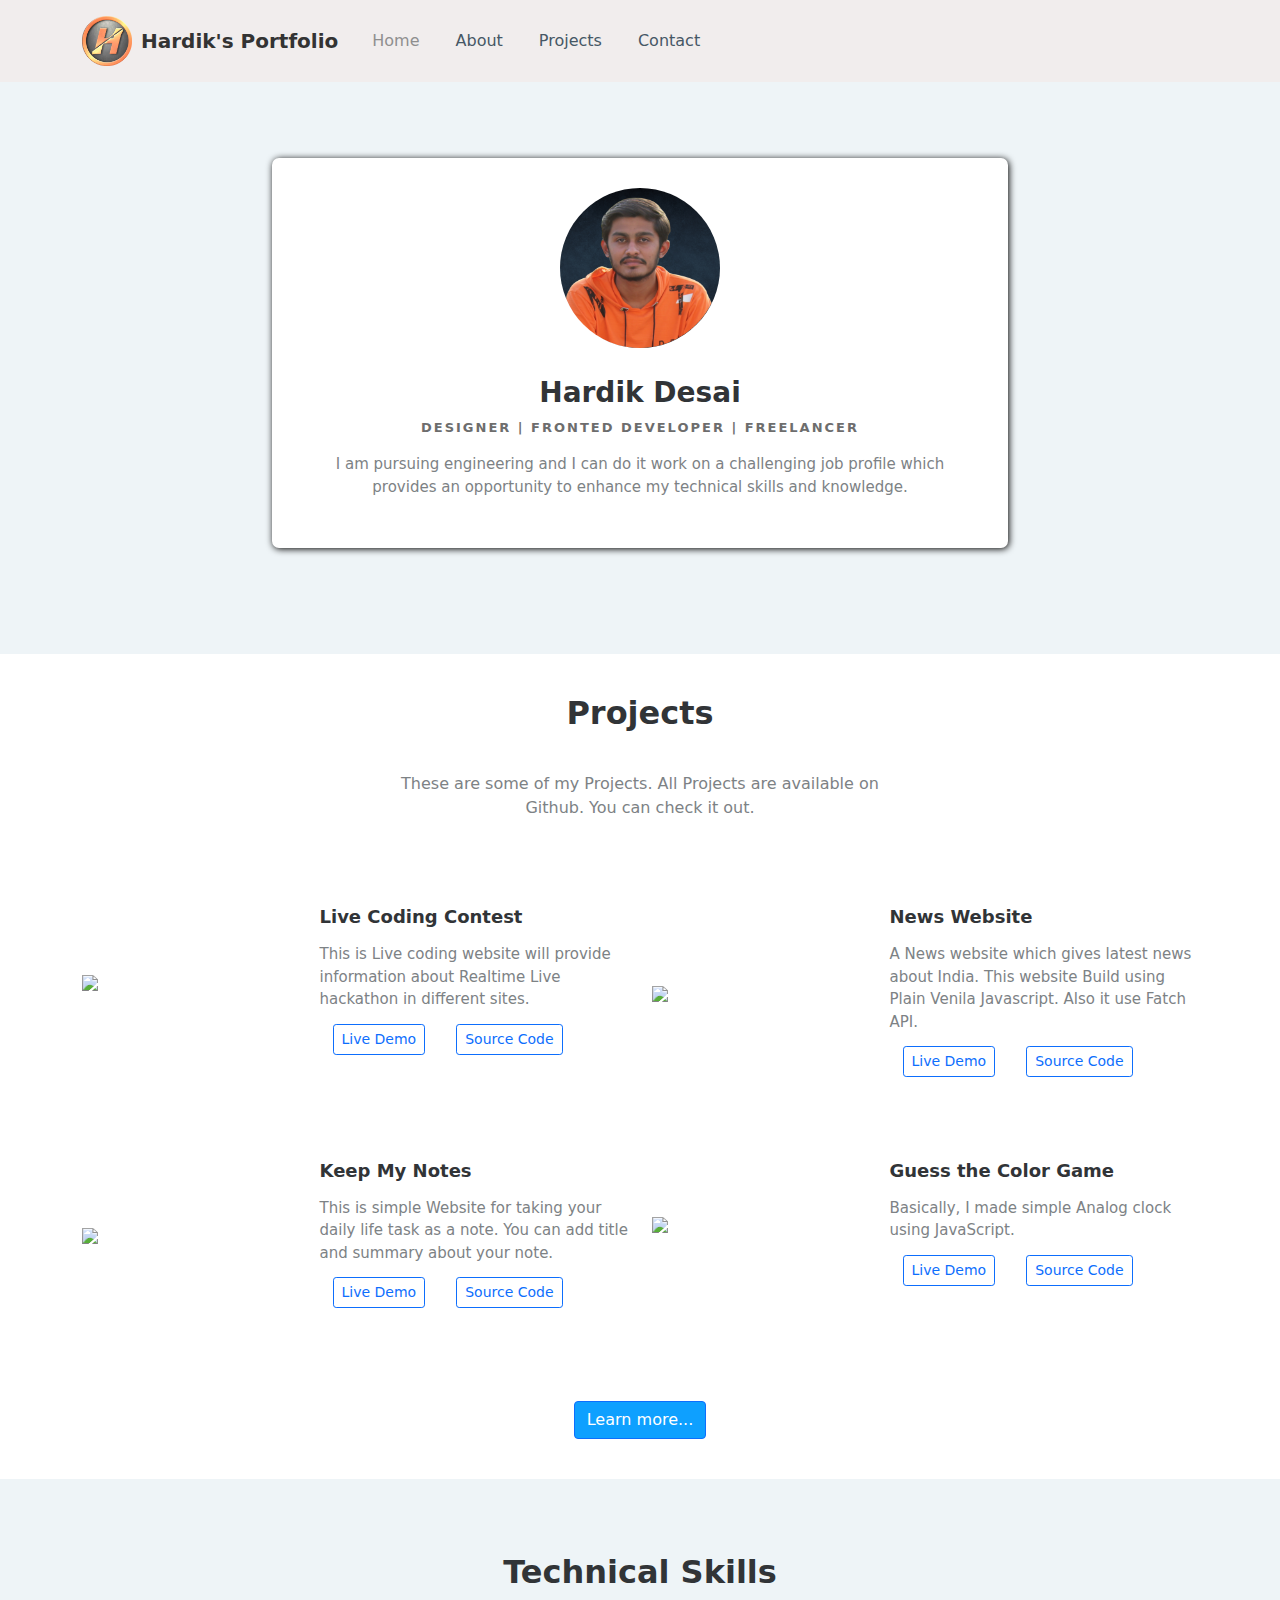
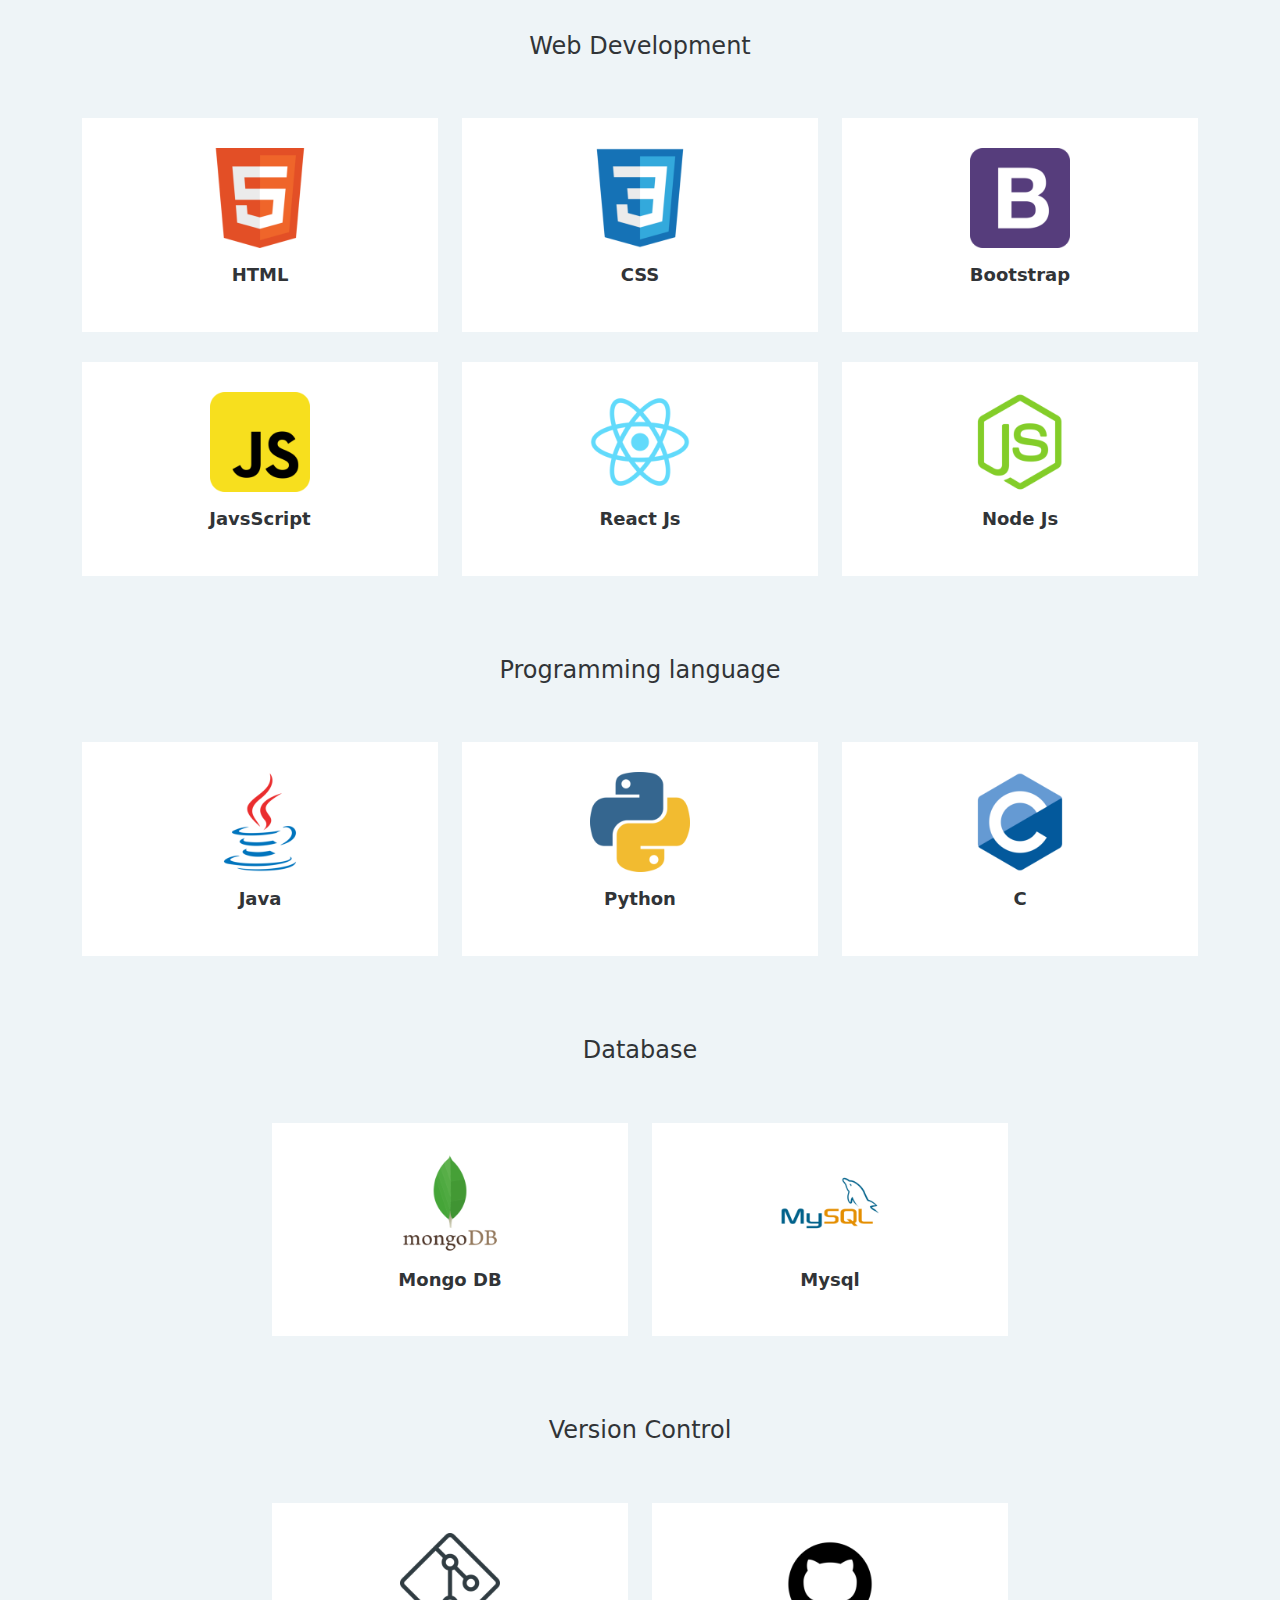
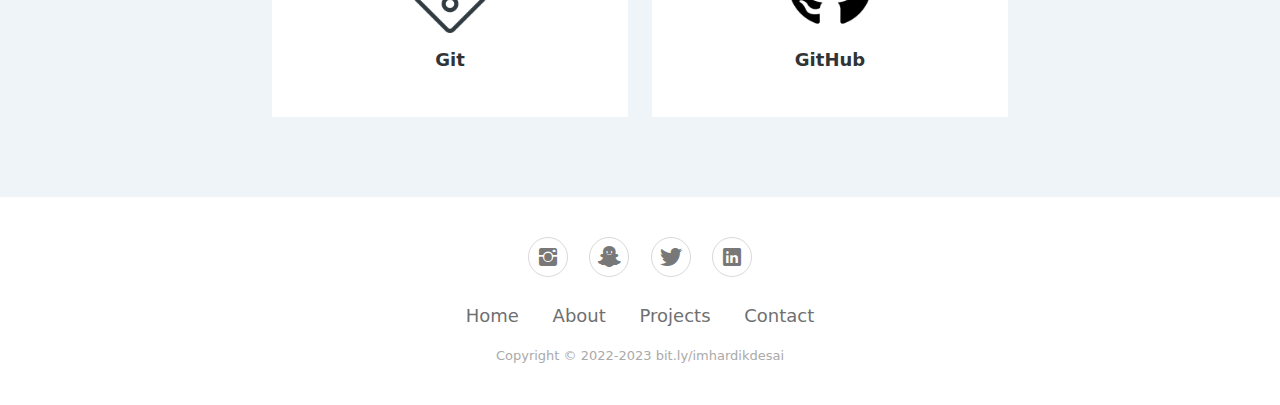
==== commit 6a08ab28: "Add Links in navigation and done final commit" ====
--- a/index.html
+++ b/index.html
@@ -50,14 +50,14 @@
                         <a class="nav-link" href="Contact.html">Contact</a>
                     </li>
                 </ul>
-                <form class="me-auto search-form" target="_self">
+                <!-- <form class="me-auto search-form" target="_self">
                     <div class="d-flex align-items-center">
                         <label class="form-label d-flex mb-0" for="search-field"><i
                                 class="fa fa-search"></i></label><input class="form-control search-field" type="search"
                             id="search-field" name="search" />
                     </div>
                 </form>
-                <a class="btn btn-light action-button" role="button" href="#">Search</a>
+                <a class="btn btn-light action-button" role="button" href="#">Search</a> -->
             </div>
         </div>
     </nav>
@@ -289,7 +289,7 @@
         </div>
         <ul class="list-inline">
             <li class="list-inline-item"><a href="index.html">Home</a></li>
-            <li class="list-inline-item"><a href="About.html">About</a></li>
+            <li class="list-inline-item"><a href="assets/Resume/Hardik_Resume_july_2022.pdf">About</a></li>
             <li class="list-inline-item"><a href="Projects.html">Projects</a></li>
             <li class="list-inline-item"><a href="Contact.html">Contact</a></li>
         </ul>
